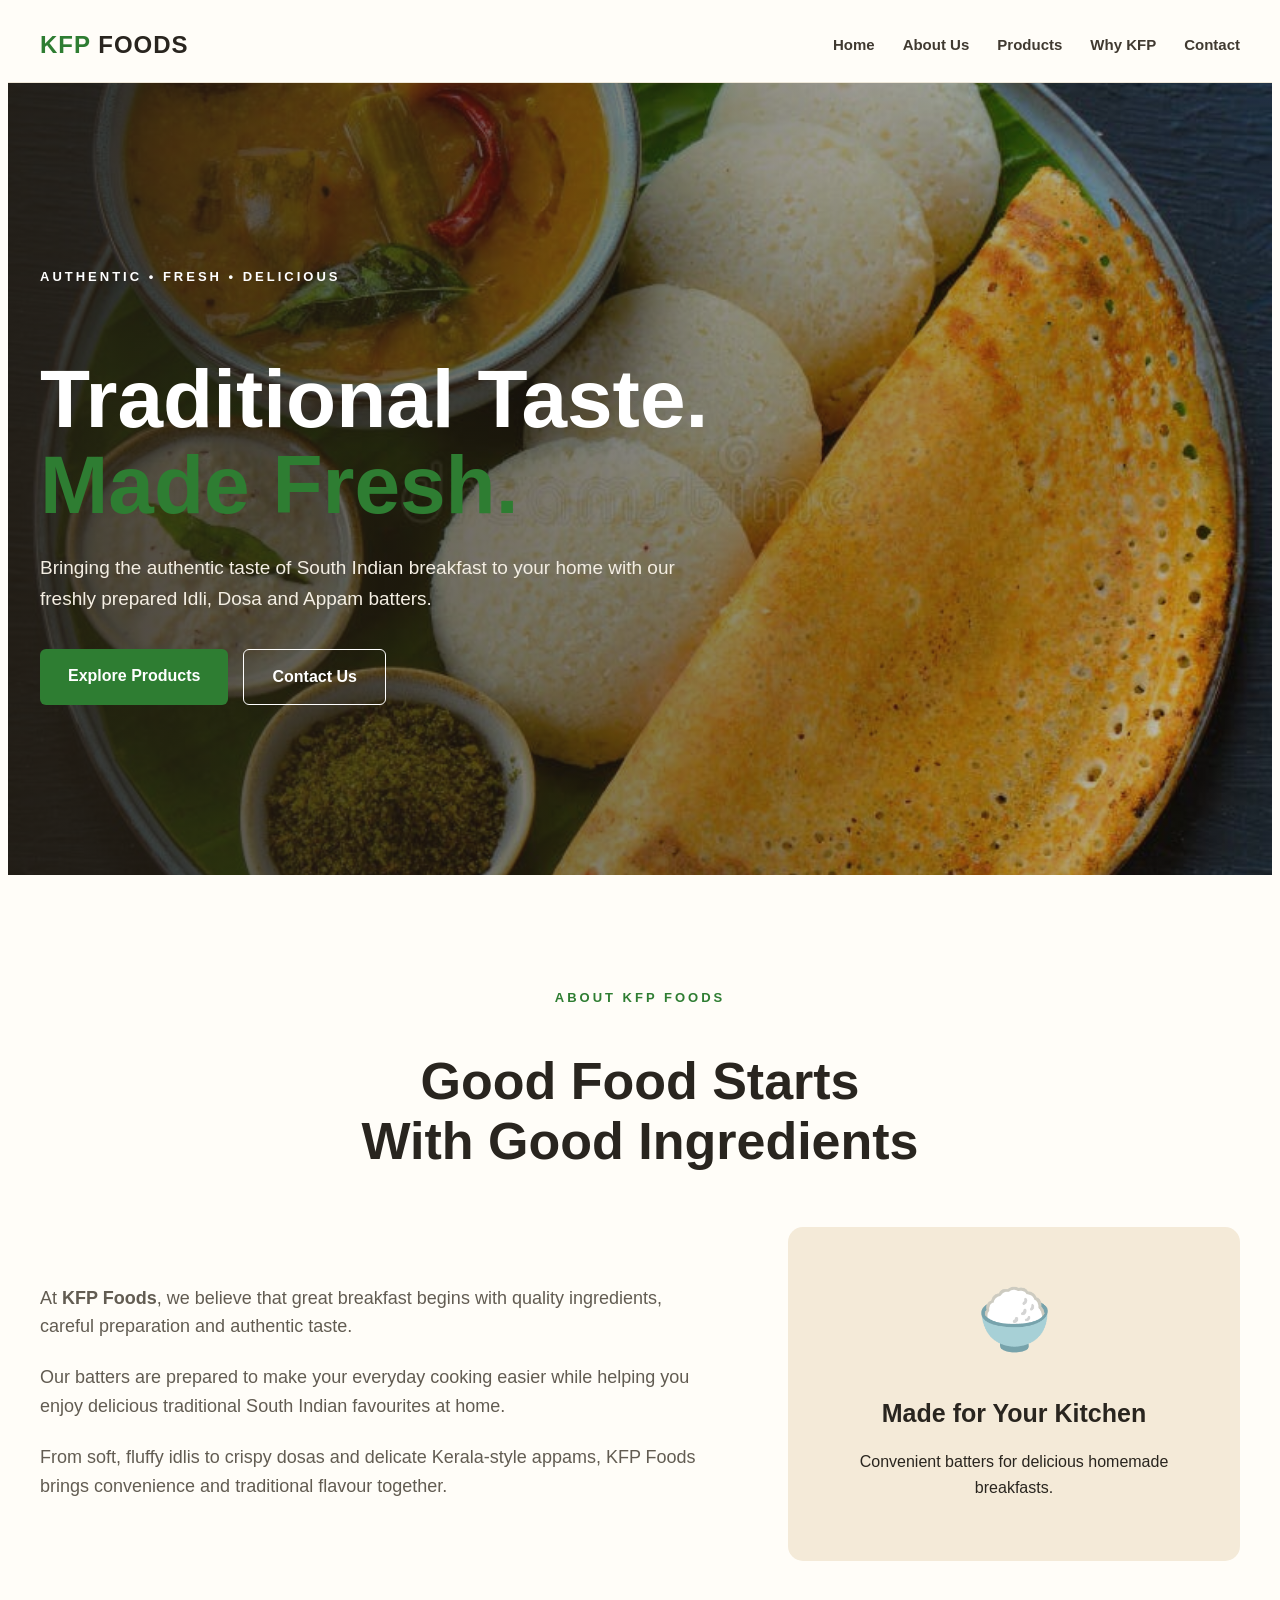
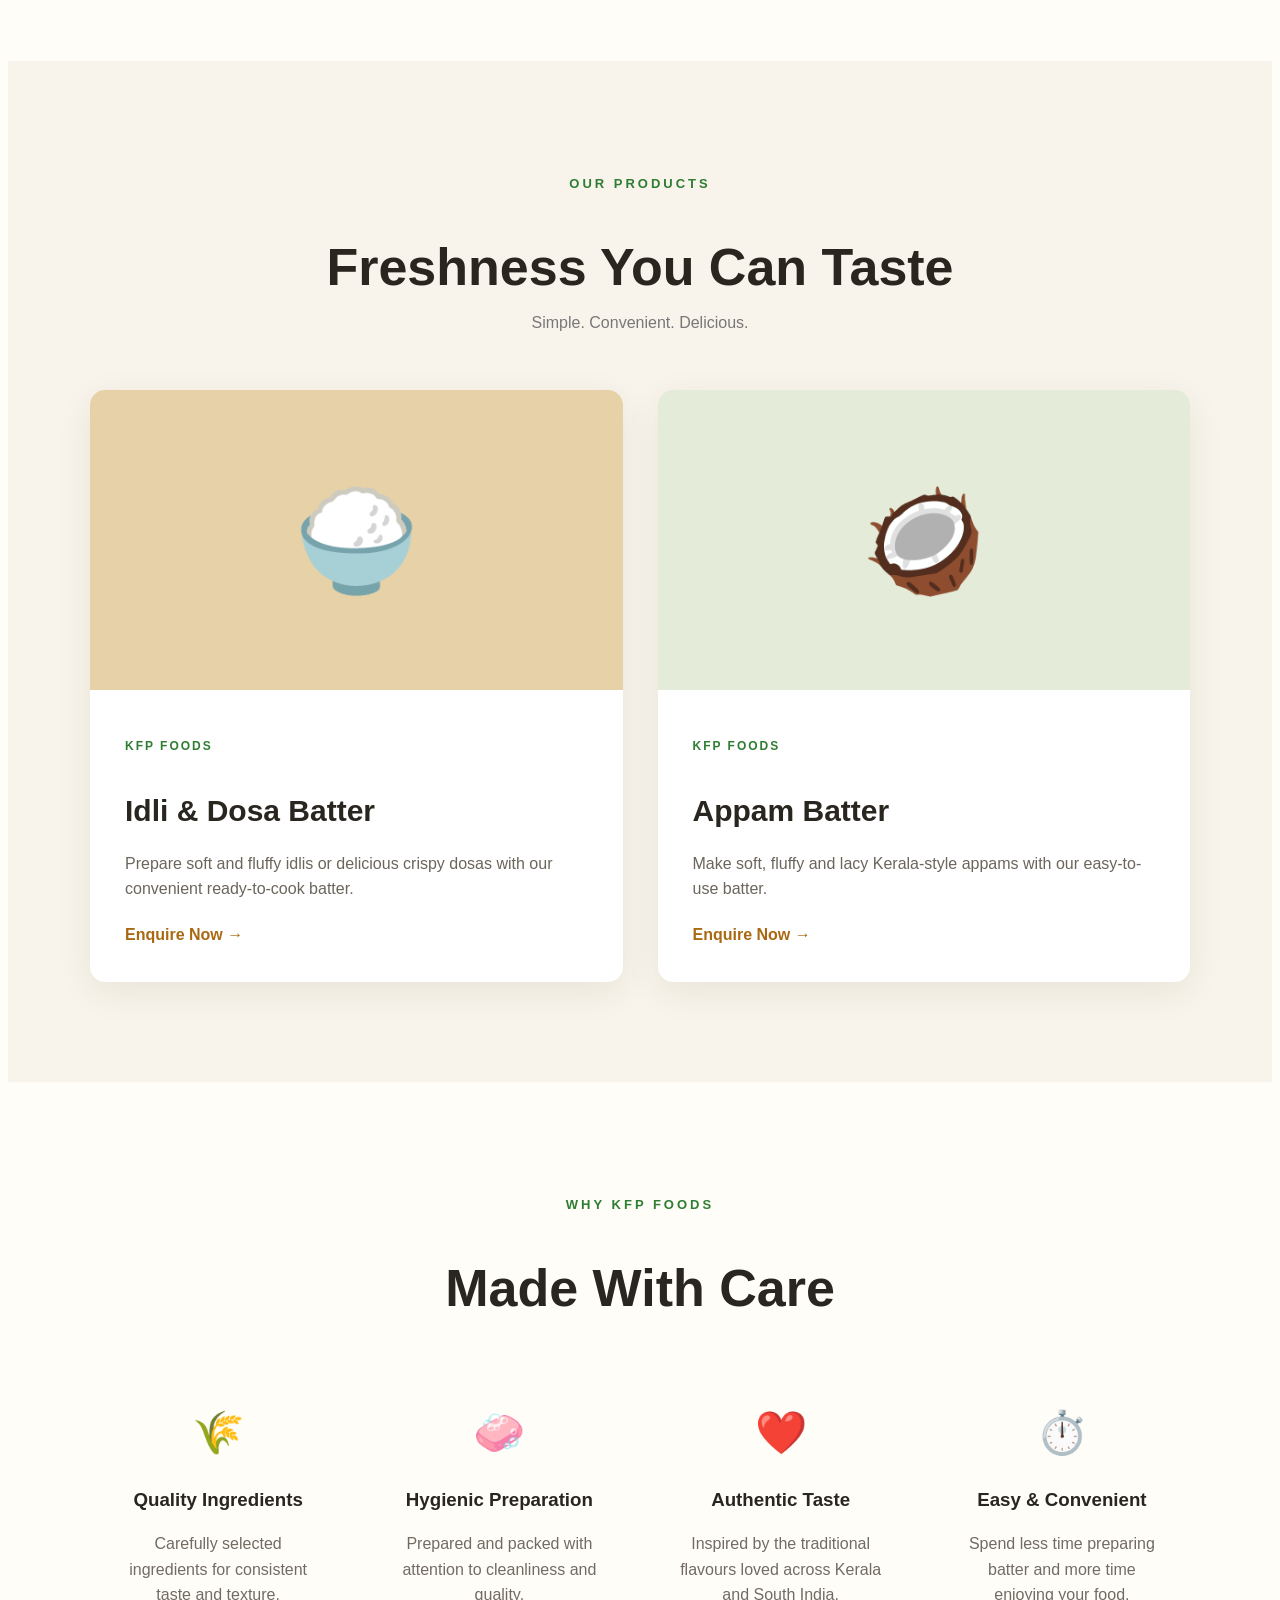
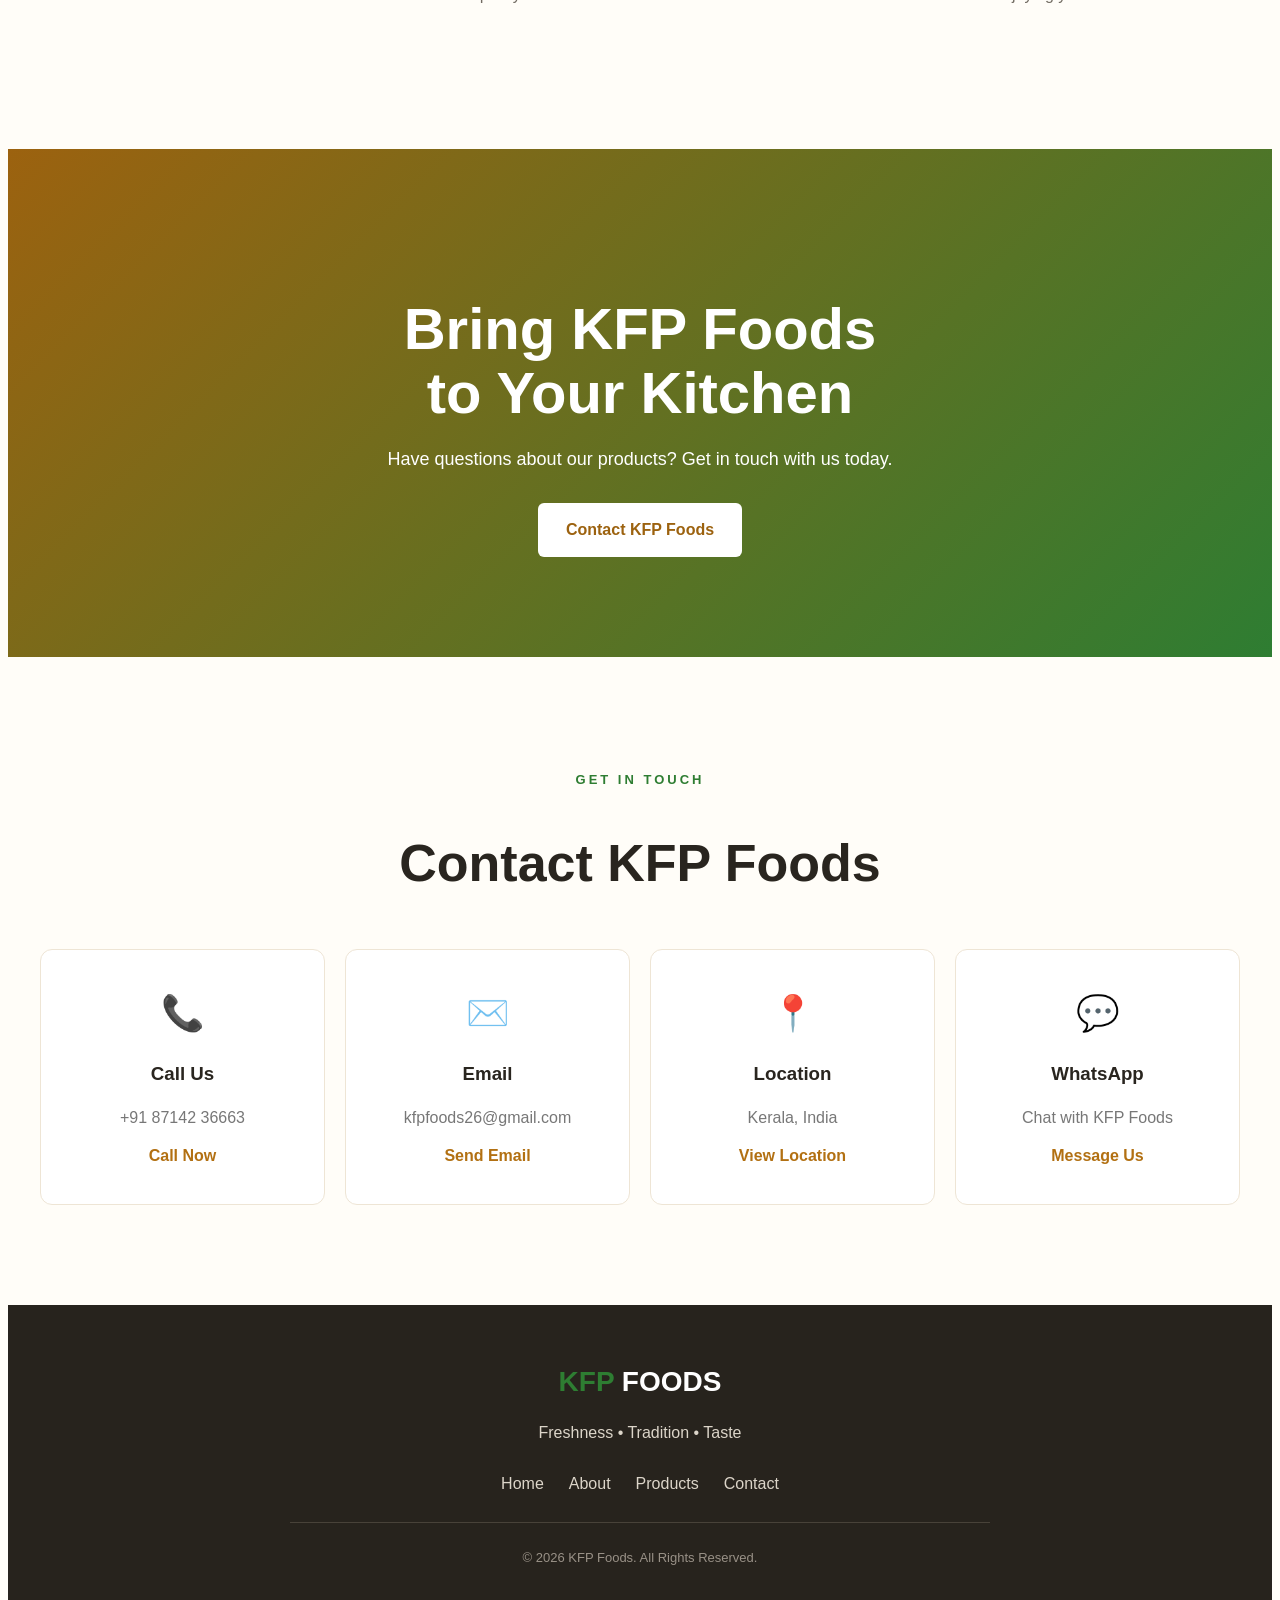
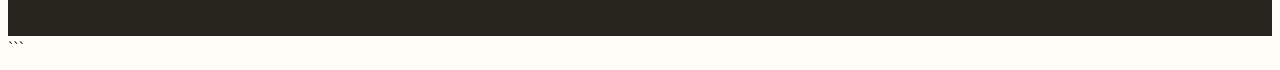
==== index.html @ 9deb49d9 "Add local website files" ====
<!DOCTYPE html>
<html lang="en">

<head>
    <meta charset="UTF-8">
    <meta name="viewport" content="width=device-width, initial-scale=1.0">

    <title>KFP Foods | Fresh Traditional Batters</title>

    <link rel="stylesheet" href="style.css">
</head>

<body>

    <!-- NAVIGATION -->
    <header>
        <nav class="navbar">

            <div class="logo">
                <span>KFP</span> FOODS
            </div>

            <div class="nav-links">
                <a href="#home">Home</a>
                <a href="#about">About Us</a>
                <a href="#products">Products</a>
                <a href="#why-us">Why KFP</a>
                <a href="#contact">Contact</a>
            </div>

        </nav>
    </header>


    <!-- HERO -->
    <section id="home" class="hero">

        <div class="hero-content">

            <p class="small-title">
                AUTHENTIC • FRESH • DELICIOUS
            </p>

            <h1>
                Traditional Taste.<br>
                <span>Made Fresh.</span>
            </h1>

            <p class="hero-text">
                Bringing the authentic taste of South Indian breakfast
                to your home with our freshly prepared Idli, Dosa
                and Appam batters.
            </p>

            <div class="hero-buttons">

                <a href="#products" class="btn primary">
                    Explore Products
                </a>

                <a href="#contact" class="btn secondary">
                    Contact Us
                </a>

            </div>

        </div>

    </section>


    <!-- ABOUT -->
    <section id="about" class="about section">

        <div class="section-heading">

            <p>ABOUT KFP FOODS</p>

            <h2>Good Food Starts<br>With Good Ingredients</h2>

        </div>

        <div class="about-content">

            <div class="about-text">

                <p>
                    At <strong>KFP Foods</strong>, we believe that
                    great breakfast begins with quality ingredients,
                    careful preparation and authentic taste.
                </p>

                <p>
                    Our batters are prepared to make your everyday
                    cooking easier while helping you enjoy delicious
                    traditional South Indian favourites at home.
                </p>

                <p>
                    From soft, fluffy idlis to crispy dosas and
                    delicate Kerala-style appams, KFP Foods brings
                    convenience and traditional flavour together.
                </p>

            </div>

            <div class="about-box">

                <div class="about-icon">🍚</div>

                <h3>Made for Your Kitchen</h3>

                <p>
                    Convenient batters for delicious homemade
                    breakfasts.
                </p>

            </div>

        </div>

    </section>


    <!-- PRODUCTS -->
    <section id="products" class="products section">

        <div class="section-heading">

            <p>OUR PRODUCTS</p>

            <h2>Freshness You Can Taste</h2>

            <span>
                Simple. Convenient. Delicious.
            </span>

        </div>


        <div class="product-grid">


            <!-- PRODUCT 1 -->

            <div class="product-card">

                <div class="product-image idli">
                    🍚
                </div>

                <div class="product-info">

                    <p class="product-tag">
                        KFP FOODS
                    </p>

                    <h3>
                        Idli & Dosa Batter
                    </h3>

                    <p>
                        Prepare soft and fluffy idlis or
                        delicious crispy dosas with our
                        convenient ready-to-cook batter.
                    </p>

                    <a href="#contact">
                        Enquire Now →
                    </a>

                </div>

            </div>


            <!-- PRODUCT 2 -->

            <div class="product-card">

                <div class="product-image appam">
                    🥥
                </div>

                <div class="product-info">

                    <p class="product-tag">
                        KFP FOODS
                    </p>

                    <h3>
                        Appam Batter
                    </h3>

                    <p>
                        Make soft, fluffy and lacy Kerala-style
                        appams with our easy-to-use batter.
                    </p>

                    <a href="#contact">
                        Enquire Now →
                    </a>

                </div>

            </div>

        </div>

    </section>


    <!-- WHY KFP -->
    <section id="why-us" class="why-us section">

        <div class="section-heading">

            <p>WHY KFP FOODS</p>

            <h2>Made With Care</h2>

        </div>


        <div class="features">

            <div class="feature">

                <div class="feature-icon">
                    🌾
                </div>

                <h3>Quality Ingredients</h3>

                <p>
                    Carefully selected ingredients for
                    consistent taste and texture.
                </p>

            </div>


            <div class="feature">

                <div class="feature-icon">
                    🧼
                </div>

                <h3>Hygienic Preparation</h3>

                <p>
                    Prepared and packed with attention to
                    cleanliness and quality.
                </p>

            </div>


            <div class="feature">

                <div class="feature-icon">
                    ❤️
                </div>

                <h3>Authentic Taste</h3>

                <p>
                    Inspired by the traditional flavours
                    loved across Kerala and South India.
                </p>

            </div>


            <div class="feature">

                <div class="feature-icon">
                    ⏱️
                </div>

                <h3>Easy & Convenient</h3>

                <p>
                    Spend less time preparing batter and
                    more time enjoying your food.
                </p>

            </div>

        </div>

    </section>


    <!-- CALL TO ACTION -->

    <section class="cta">

        <h2>
            Bring KFP Foods<br>
            to Your Kitchen
        </h2>

        <p>
            Have questions about our products?
            Get in touch with us today.
        </p>

        <a href="#contact" class="btn white">
            Contact KFP Foods
        </a>

    </section>


    <!-- CONTACT -->

    <section id="contact" class="contact section">

        <div class="section-heading">

            <p>GET IN TOUCH</p>

            <h2>Contact KFP Foods</h2>

        </div>


        <div class="contact-grid">

            <div class="contact-card">

                <div class="contact-icon">
                    📞
                </div>

                <h3>Call Us</h3>

                <p>
                    +91 87142 36663
                </p>

                <a href="tel:+91 8714236663">
                    Call Now
                </a>

            </div>


            <div class="contact-card">

                <div class="contact-icon">
                    ✉️
                </div>

                <h3>Email</h3>

                <p>
                    kfpfoods26@gmail.com
                </p>

                <a href="mailto:kfpfoods26@gmail.com">
                    Send Email
                </a>

            </div>


            <div class="contact-card">

                <div class="contact-icon">
                    📍
                </div>

                <h3>Location</h3>

                <p>
                    Kerala, India
                </p>

                <a href="#">
                    View Location
                </a>

            </div>


            <div class="contact-card">

                <div class="contact-icon">
                    💬
                </div>

                <h3>WhatsApp</h3>

                <p>
                    Chat with KFP Foods
                </p>

                <a href="https://wa.me/918714236663"
                   target="_blank">
                    Message Us
                </a>

            </div>

        </div>

    </section>


    <!-- FOOTER -->

    <footer>

        <div class="footer-logo">
            <span>KFP</span> FOODS
        </div>

        <p>
            Freshness • Tradition • Taste
        </p>

        <div class="footer-links">
            <a href="#home">Home</a>
            <a href="#about">About</a>
            <a href="#products">Products</a>
            <a href="#contact">Contact</a>
        </div>

        <hr>

        <p class="copyright">
            © 2026 KFP Foods. All Rights Reserved.
        </p>

    </footer>

</body>

</html>
```
---- style.css ----
```css
* {
    margin: 0;
    padding: 0;
    box-sizing: border-box;
}

html {
    scroll-behavior: smooth;
}

body {
    font-family: Arial, Helvetica, sans-serif;
    color: #29251f;
    background: #fffdf8;
    line-height: 1.6;
}


/* =========================
   NAVIGATION
========================= */

header {
    position: sticky;
    top: 0;
    z-index: 1000;

    background: rgba(255, 253, 248, 0.96);

    border-bottom: 1px solid #eee7d8;
}

.navbar {
    max-width: 1200px;
    margin: auto;

    padding: 18px 30px;

    display: flex;
    align-items: center;
    justify-content: space-between;
}

.logo {
    font-size: 24px;
    font-weight: 800;
    letter-spacing: 1px;
}

.logo span,
.footer-logo span {
    color: #2E7D32;
}

.nav-links {
    display: flex;
    gap: 28px;
}

.nav-links a {
    color: #403a31;
    text-decoration: none;
    font-size: 15px;
    font-weight: 600;
}

.nav-links a:hover {
    color:#2E7D32;
}


/* =========================
   HERO
========================= */

.hero {
    min-height: 88vh;

    display: flex;
    align-items: center;

    background:
        linear-gradient(
            90deg,
            rgba(35, 28, 18, 0.85),
            rgba(35, 28, 18, 0.25)
        ),
        url("photos/idli-dosa.jpeg");

    background-size: cover;
    background-position: center;

    color: white;
}

.hero-content {
    max-width: 1200px;
    width: 100%;
    margin: auto;

    padding: 80px 30px;
}

.small-title {
    color: ##2E7D32;
    font-weight: bold;
    letter-spacing: 3px;
    font-size: 13px;

    margin-bottom: 20px;
}

.hero h1 {
    font-size: clamp(48px, 7vw, 82px);
    line-height: 1.05;

    margin-bottom: 25px;
}

.hero h1 span {
    color: #2E7D32;
}

.hero-text {
    max-width: 650px;

    font-size: 19px;

    color: #f4eee3;

    margin-bottom: 35px;
}

.hero-buttons {
    display: flex;
    gap: 15px;
    flex-wrap: wrap;
}


/* =========================
   BUTTONS
========================= */

.btn {
    display: inline-block;

    padding: 14px 28px;

    border-radius: 6px;

    text-decoration: none;

    font-weight: bold;

    transition: 0.25s;
}

.primary {
    background:#2E7D32;
    color: white;
}

.primary:hover {
    background: #2E7D32;
    transform: translateY(-2px);
}

.secondary {
    border: 1px solid white;
    color: white;
}

.secondary:hover {
    background: white;
    color: #29251f;
}

.white {
    background: white;
    color: #9c620f;
}

.white:hover {
    background: #fff1d2;
}


/* =========================
   COMMON SECTIONS
========================= */

.section {
    max-width: 1200px;
    margin: auto;

    padding: 100px 30px;
}

.section-heading {
    text-align: center;

    margin-bottom: 55px;
}

.section-heading > p {
    color:#2E7D32;

    font-size: 13px;

    font-weight: bold;

    letter-spacing: 3px;

    margin-bottom: 10px;
}

.section-heading h2 {
    font-size: clamp(34px, 5vw, 52px);

    line-height: 1.15;

    margin-bottom: 12px;
}

.section-heading span {
    color: #777;
}


/* =========================
   ABOUT
========================= */

.about-content {
    display: grid;

    grid-template-columns: 1.5fr 1fr;

    gap: 70px;

    align-items: center;
}

.about-text p {
    color: #625c52;

    font-size: 18px;

    margin-bottom: 22px;
}

.about-box {
    padding: 45px;

    background: #f4ead8;

    border-radius: 15px;

    text-align: center;
}

.about-icon {
    font-size: 60px;

    margin-bottom: 15px;
}

.about-box h3 {
    font-size: 25px;

    margin-bottom: 12px;
}


/* =========================
   PRODUCTS
========================= */

.products {
    max-width: none;

    background: #f8f4eb;
}

.product-grid {
    max-width: 1100px;

    margin: auto;

    display: grid;

    grid-template-columns: repeat(2, 1fr);

    gap: 35px;
}

.product-card {
    background: white;

    border-radius: 15px;

    overflow: hidden;

    box-shadow: 0 10px 35px rgba(60, 45, 20, 0.08);

    transition: 0.3s;
}

.product-card:hover {
    transform: translateY(-7px);

    box-shadow: 0 15px 40px rgba(60, 45, 20, 0.15);
}

.product-image {
    height: 300px;

    display: flex;

    justify-content: center;
    align-items: center;

    font-size: 100px;
}

.idli {
    background:
        linear-gradient(
            rgba(210, 166, 86, 0.25),
            rgba(210, 166, 86, 0.25)
        ),
        #eee0c3;
}

.appam {
    background:
        linear-gradient(
            rgba(255, 255, 255, 0.15),
            rgba(255, 255, 255, 0.15)
        ),
        #dfe8d2;
}

.product-info {
    padding: 35px;
}

.product-tag {
    color:#2E7D32;

    font-size: 12px;

    font-weight: bold;

    letter-spacing: 2px;

    margin-bottom: 8px;
}

.product-info h3 {
    font-size: 30px;

    margin-bottom: 12px;
}

.product-info p:not(.product-tag) {
    color: #6b655c;

    margin-bottom: 20px;
}

.product-info a {
    color: #a96912;

    font-weight: bold;

    text-decoration: none;
}


/* =========================
   WHY KFP
========================= */

.why-us {
    max-width: none;
}

.features {
    max-width: 1100px;

    margin: auto;

    display: grid;

    grid-template-columns: repeat(4, 1fr);

    gap: 25px;
}

.feature {
    text-align: center;

    padding: 25px;
}

.feature-icon {
    font-size: 42px;

    margin-bottom: 15px;
}

.feature h3 {
    margin-bottom: 10px;
}

.feature p {
    color: #716b62;
}


/* =========================
   CTA
========================= */

.cta {
    padding: 100px 30px;

    text-align: center;

    background:
        linear-gradient(
            135deg,
            #9c620f,
           #2E7D32
        );

    color: white;
}

.cta h2 {
    font-size: clamp(38px, 5vw, 58px);

    line-height: 1.1;

    margin-bottom: 20px;
}

.cta p {
    margin-bottom: 30px;

    font-size: 18px;
}


/* =========================
   CONTACT
========================= */

.contact {
    max-width: 1200px;
}

.contact-grid {
    display: grid;

    grid-template-columns: repeat(4, 1fr);

    gap: 20px;
}

.contact-card {
    text-align: center;

    padding: 35px 20px;

    border: 1px solid #eee5d5;

    border-radius: 12px;

    background: white;
}

.contact-icon {
    font-size: 35px;

    margin-bottom: 12px;
}

.contact-card h3 {
    margin-bottom: 8px;
}

.contact-card p {
    color: #777;

    margin-bottom: 12px;
}

.contact-card a {
    color: #b27012;

    text-decoration: none;

    font-weight: bold;
}


/* =========================
   FOOTER
========================= */

footer {
    background: #27231d;

    color: #dcd5c9;

    text-align: center;

    padding: 55px 30px;
}

.footer-logo {
    color: white;

    font-size: 28px;

    font-weight: bold;

    margin-bottom: 8px;
}

.footer-links {
    margin: 25px 0;

    display: flex;

    justify-content: center;

    gap: 25px;
}

.footer-links a {
    color: #dcd5c9;

    text-decoration: none;
}

.footer-links a:hover {
    color: #f3c46b;
}

footer hr {
    border: 0;

    border-top: 1px solid #484239;

    margin: 25px auto;

    max-width: 700px;
}

.copyright {
    font-size: 13px;

    color: #999187;
}


/* =========================
   MOBILE
========================= */

@media (max-width: 850px) {

    .navbar {
        flex-direction: column;

        gap: 15px;
    }

    .nav-links {
        gap: 15px;

        flex-wrap: wrap;

        justify-content: center;
    }

    .about-content {
        grid-template-columns: 1fr;
    }

    .features {
        grid-template-columns: repeat(2, 1fr);
    }

    .contact-grid {
        grid-template-columns: repeat(2, 1fr);
    }

}


@media (max-width: 600px) {

    .hero {
        min-height: 80vh;
    }

    .hero-content {
        padding: 60px 22px;
    }

    .hero h1 {
        font-size: 46px;
    }

    .section {
        padding: 70px 22px;
    }

    .product-grid {
        grid-template-columns: 1fr;
    }

    .features {
        grid-template-columns: 1fr;
    }

    .contact-grid {
        grid-template-columns: 1fr;
    }

    .footer-links {
        flex-direction: column;
        gap: 10px;
    }

}
```
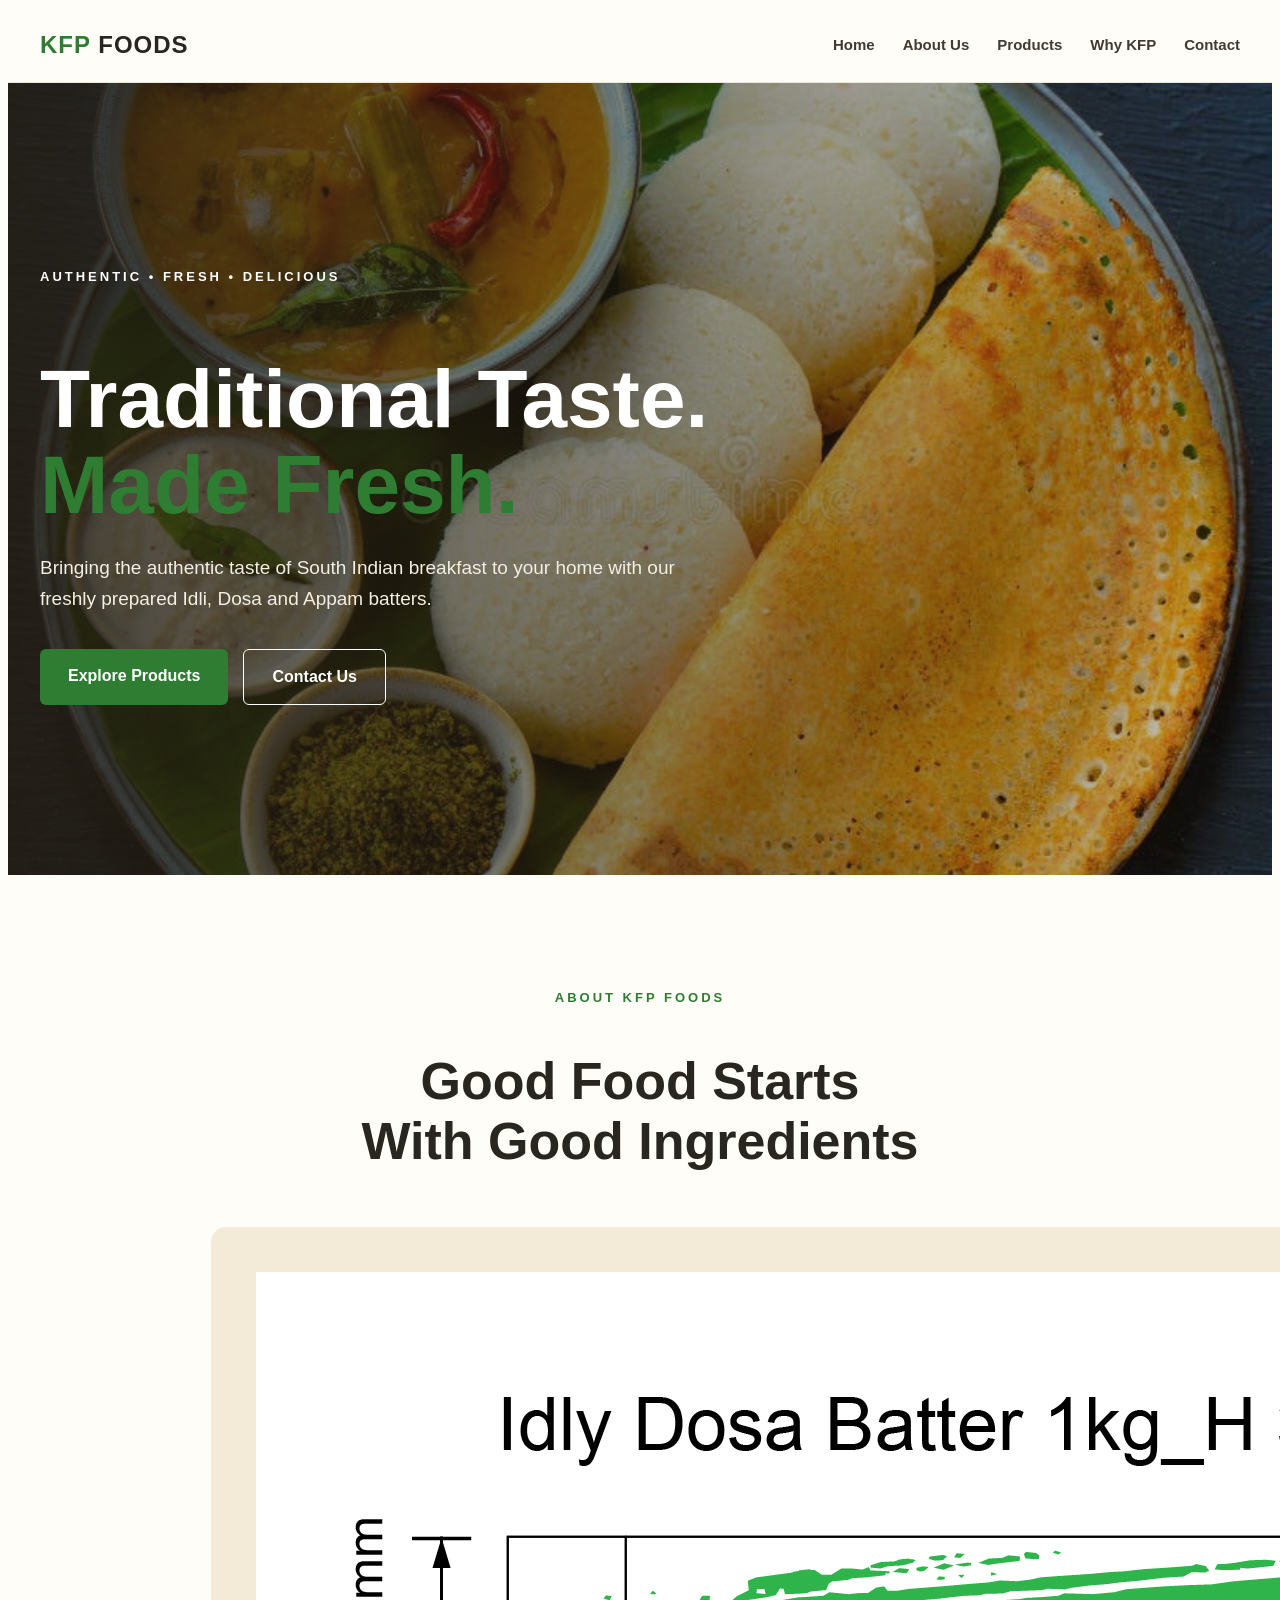
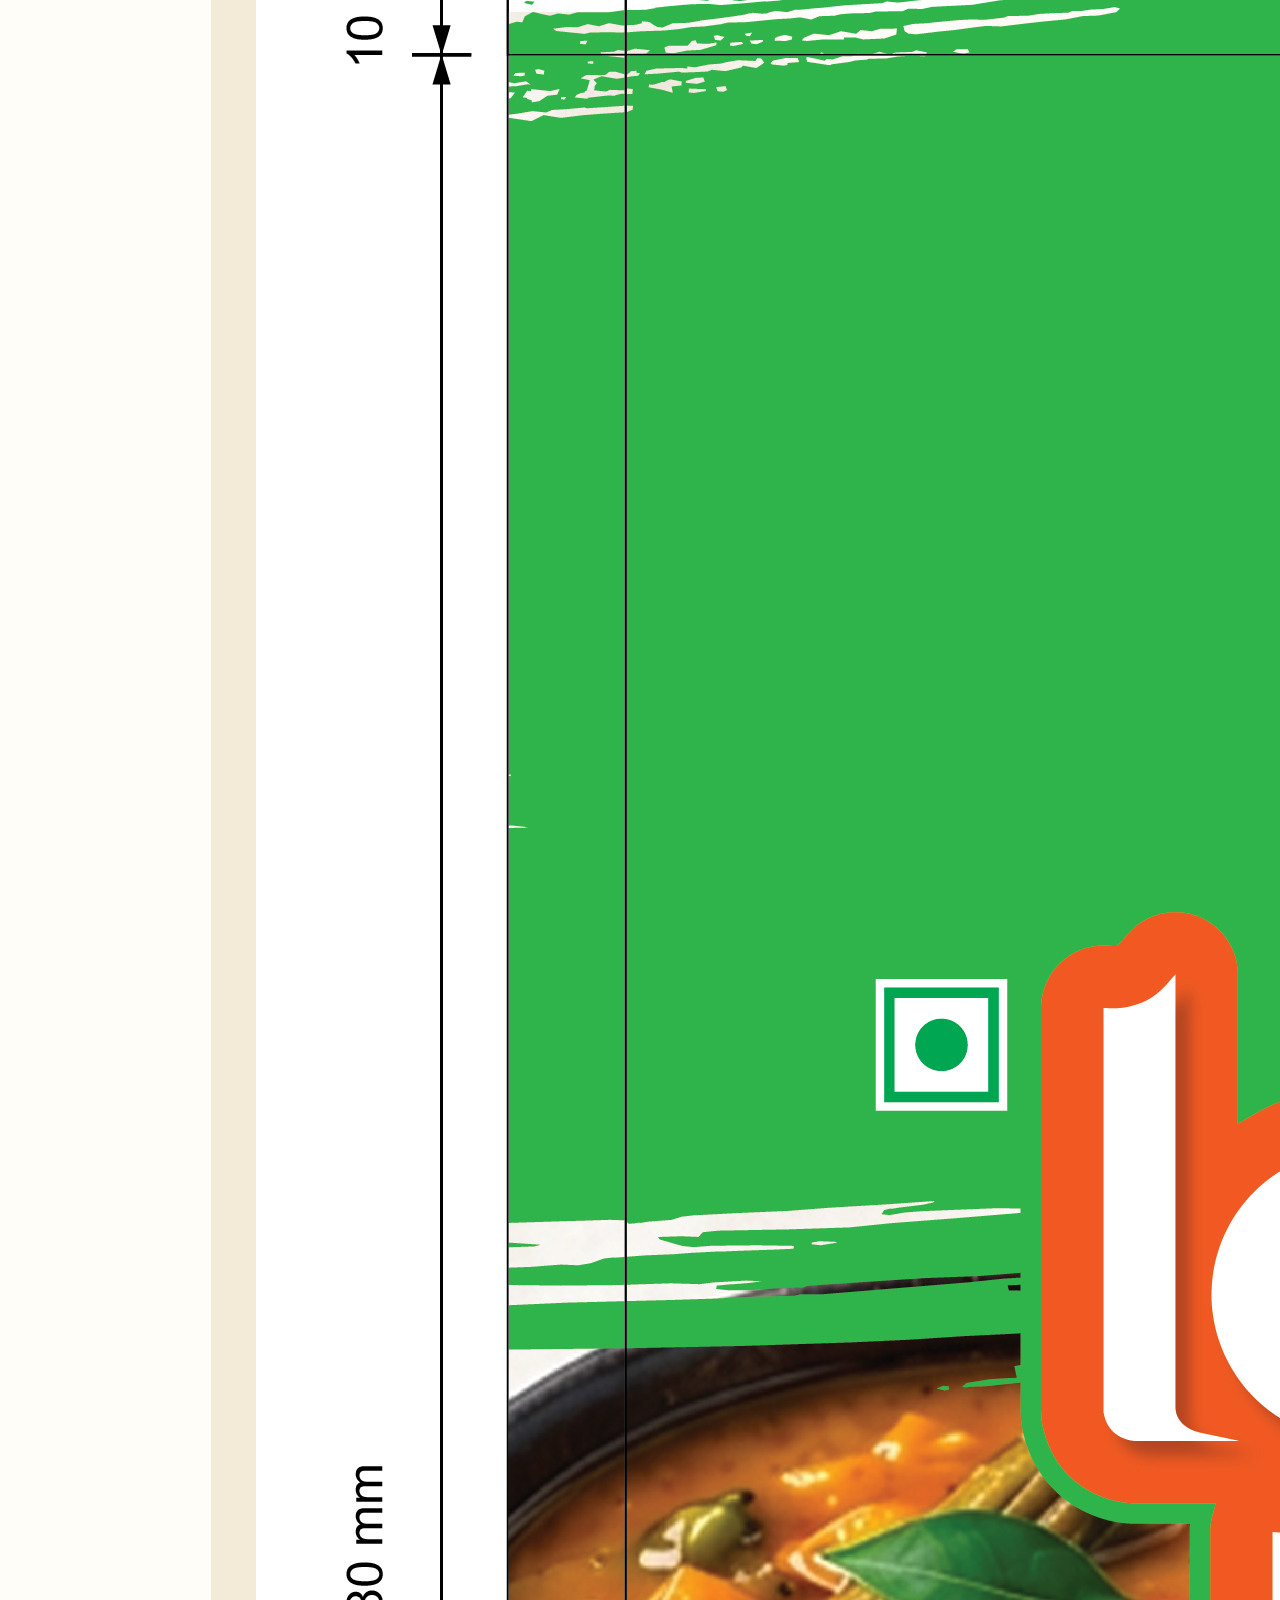
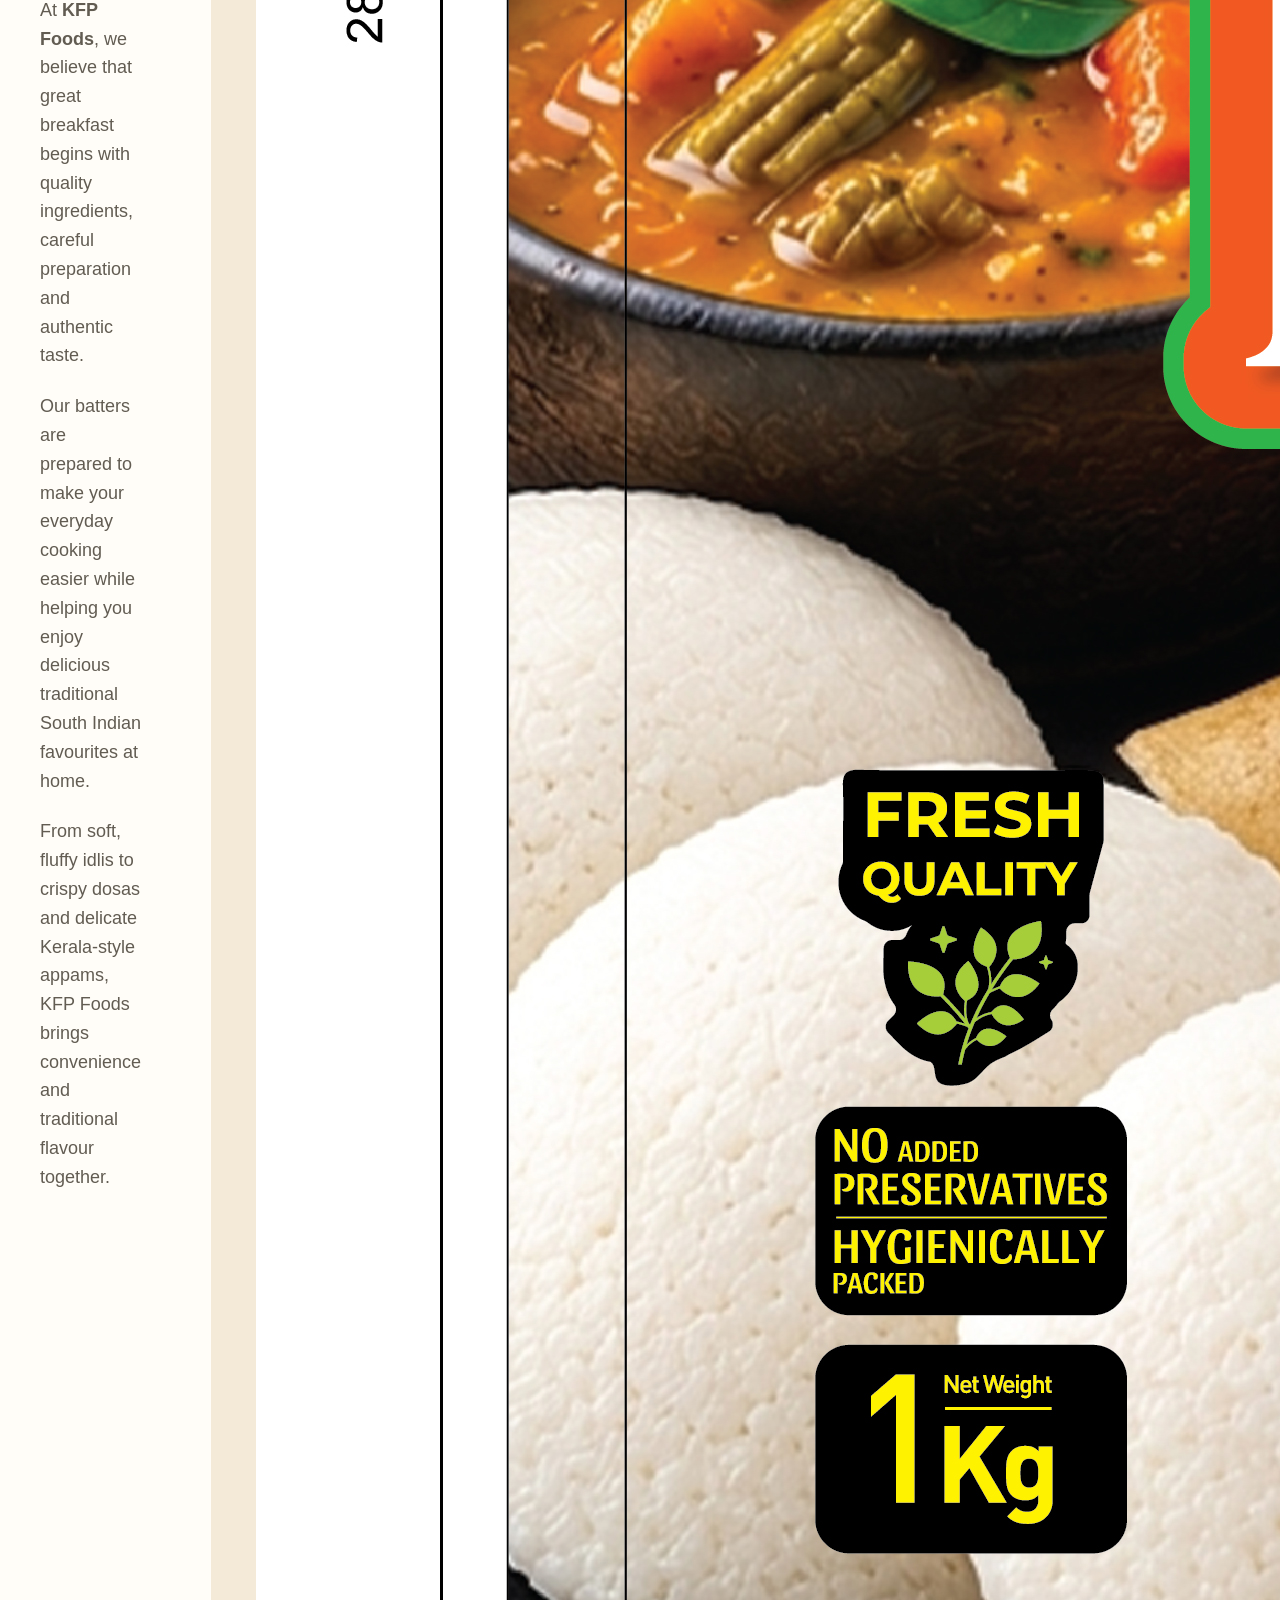
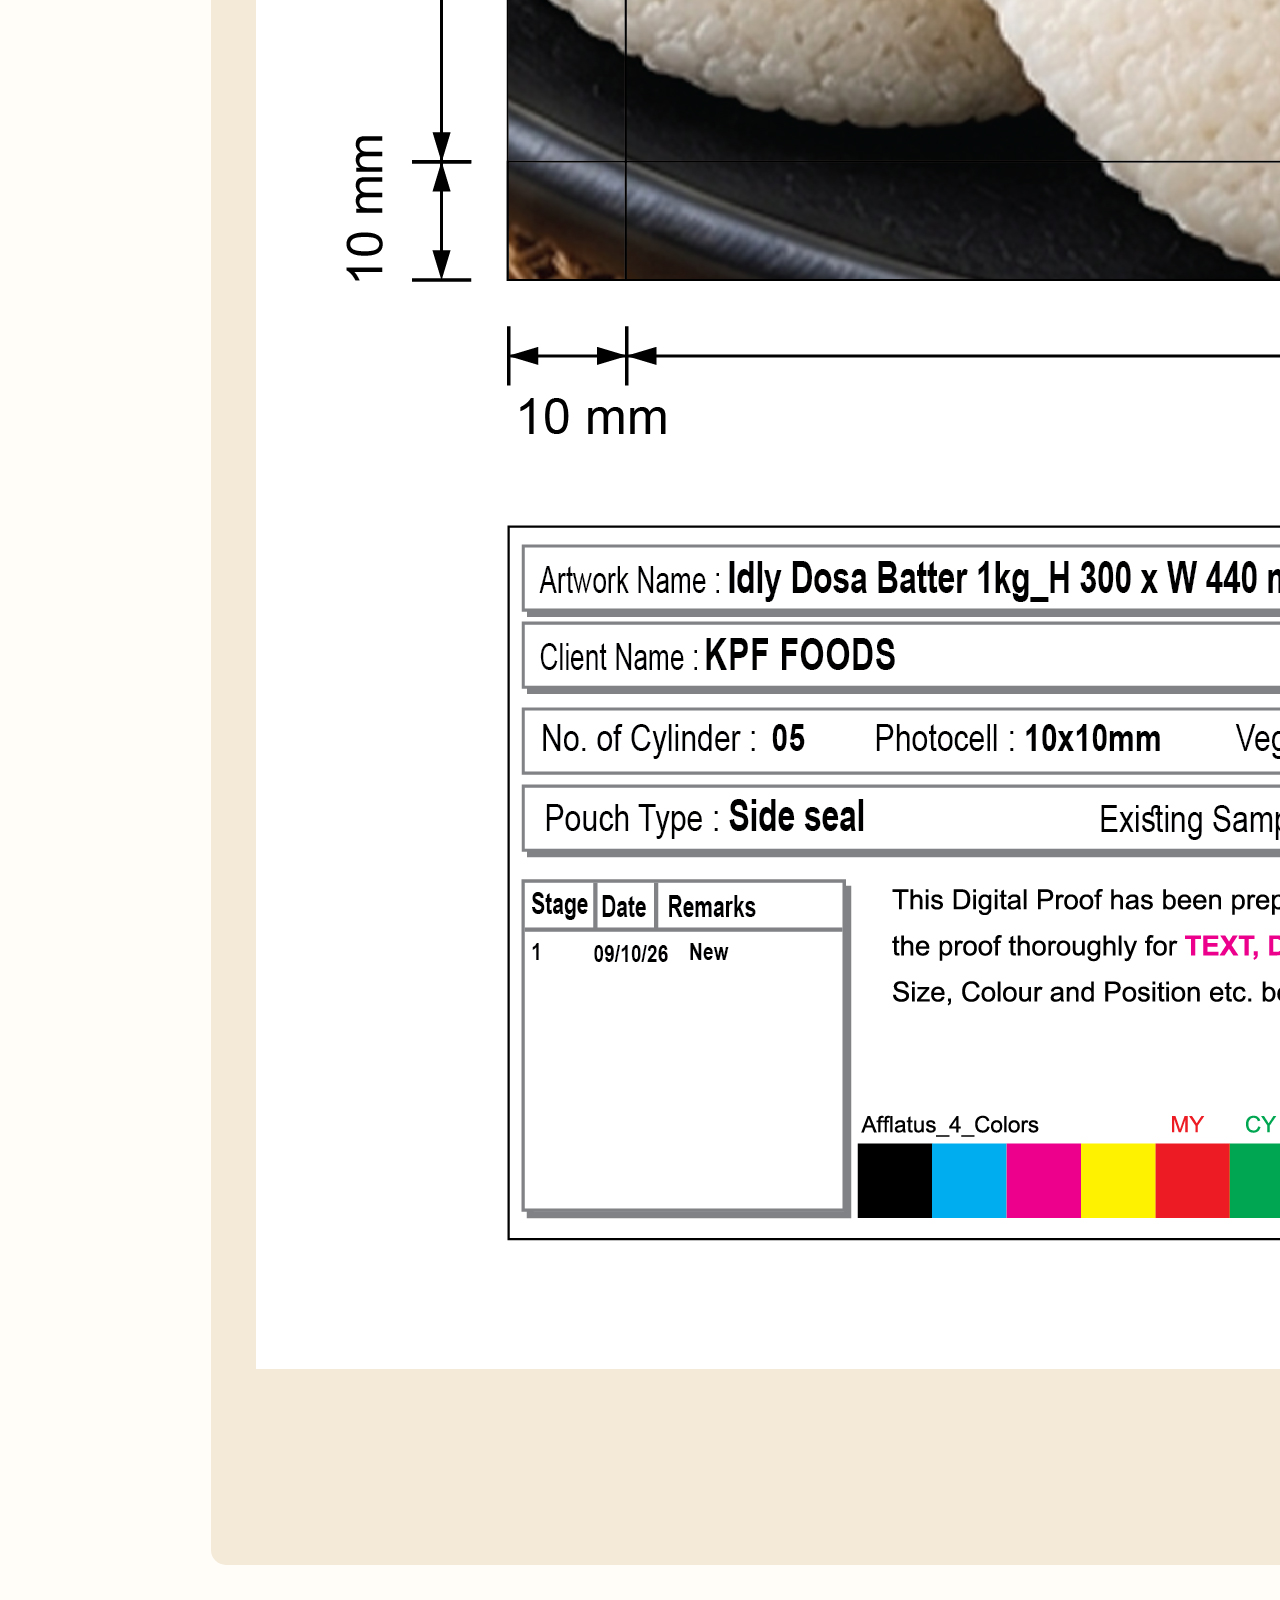
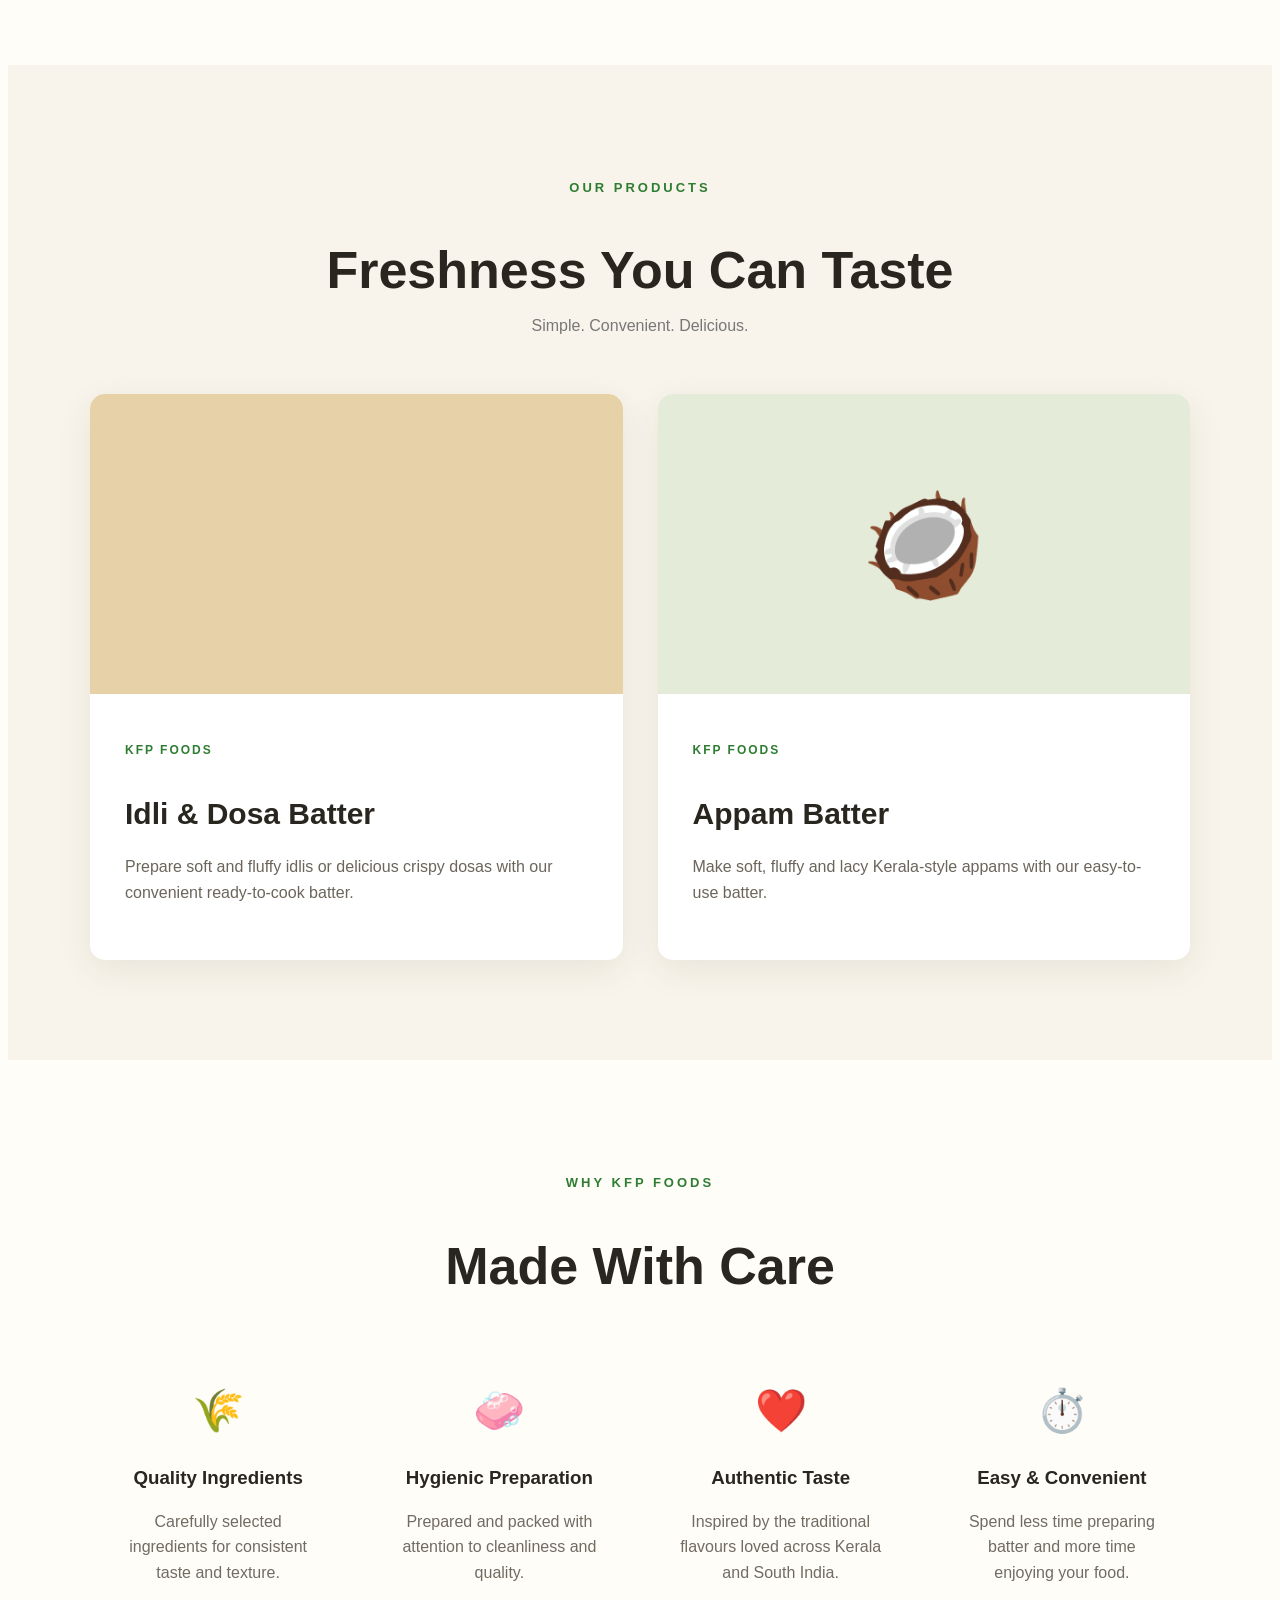
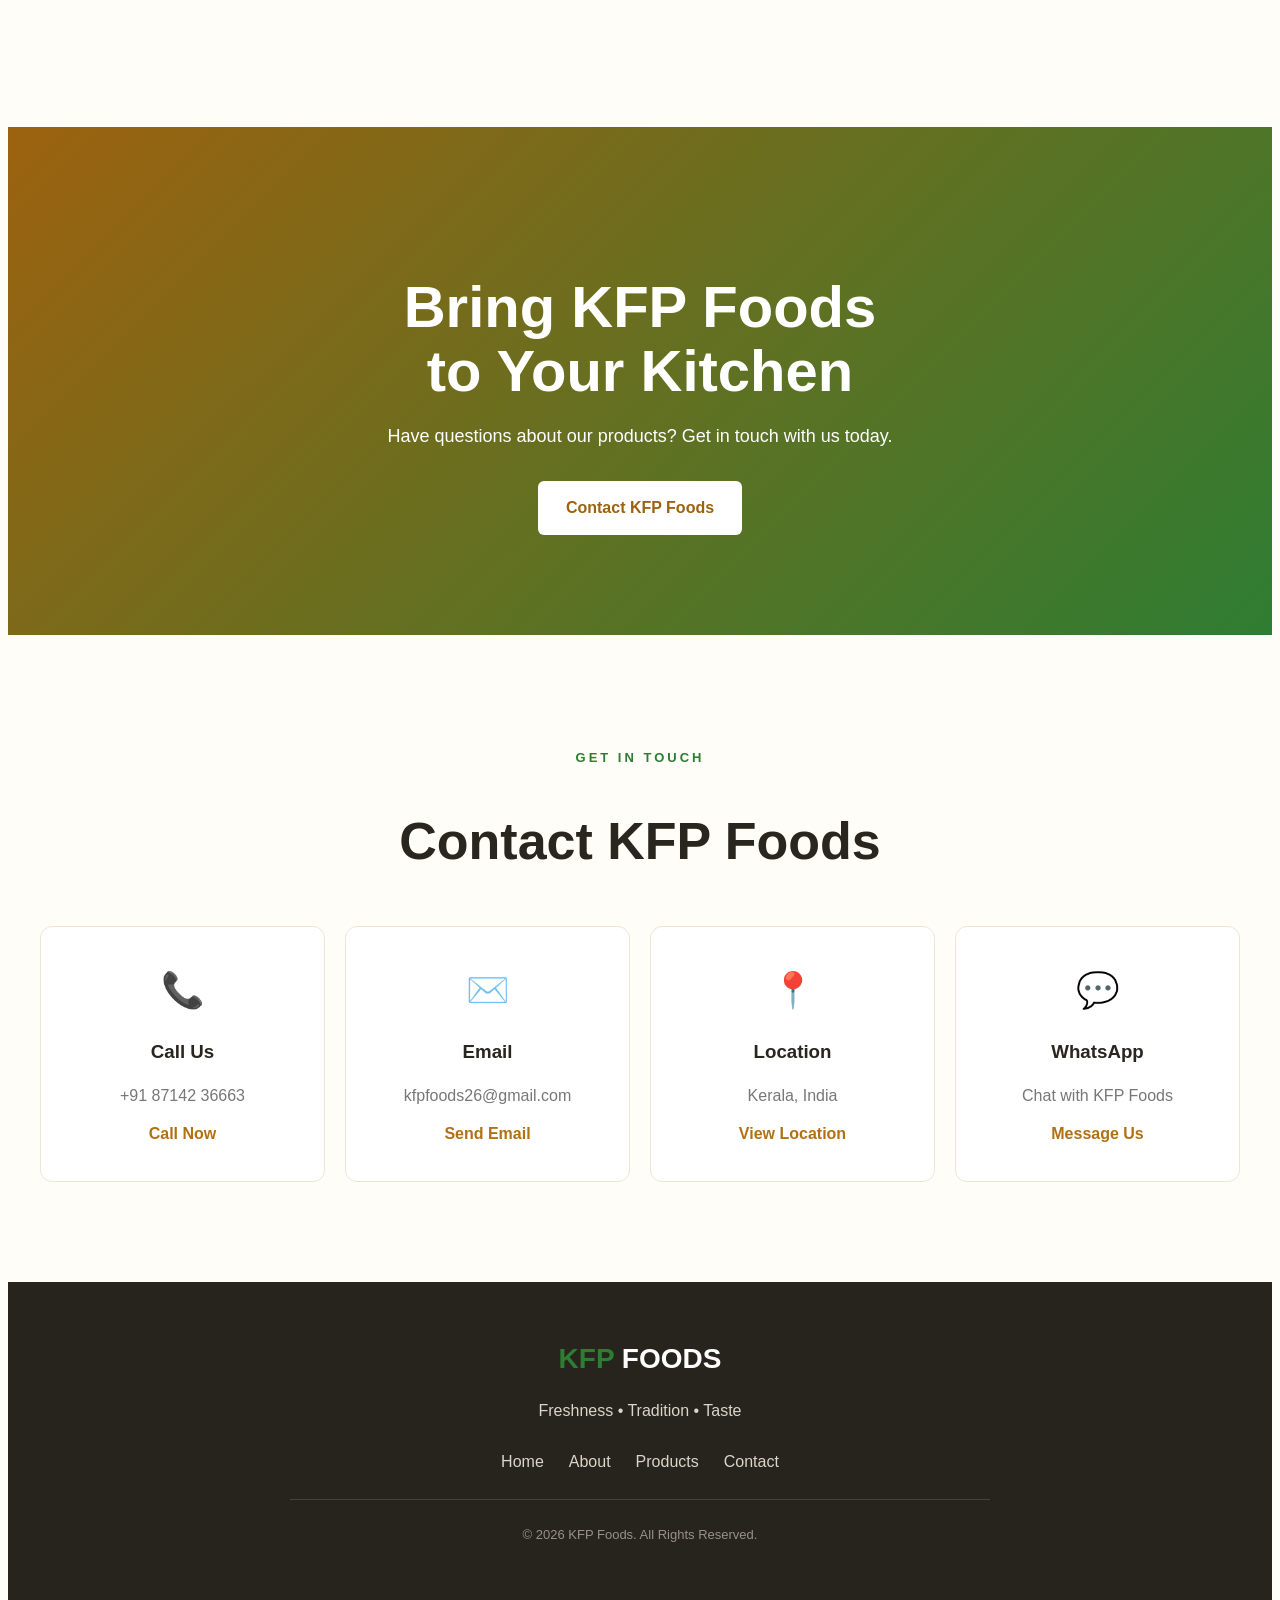
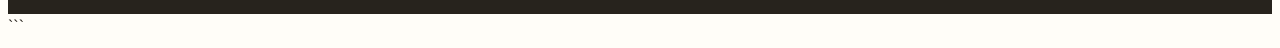
==== commit ef57cfe5: "Update website" ====
--- a/index.html
+++ b/index.html
@@ -107,7 +107,7 @@
 
             <div class="about-box">
 
-                <div class="about-icon">🍚</div>
+                <div class="about-icon"><img src="photos/Idly Dosa.jpg"></div>
 
                 <h3>Made for Your Kitchen</h3>
 
@@ -147,7 +147,6 @@
             <div class="product-card">
 
                 <div class="product-image idli">
-                    🍚
                 </div>
 
                 <div class="product-info">
@@ -166,10 +165,7 @@
                         convenient ready-to-cook batter.
                     </p>
 
-                    <a href="#contact">
-                        Enquire Now →
-                    </a>
-
+                    
                 </div>
 
             </div>
@@ -198,9 +194,7 @@
                         appams with our easy-to-use batter.
                     </p>
 
-                    <a href="#contact">
-                        Enquire Now →
-                    </a>
+                    
 
                 </div>
 
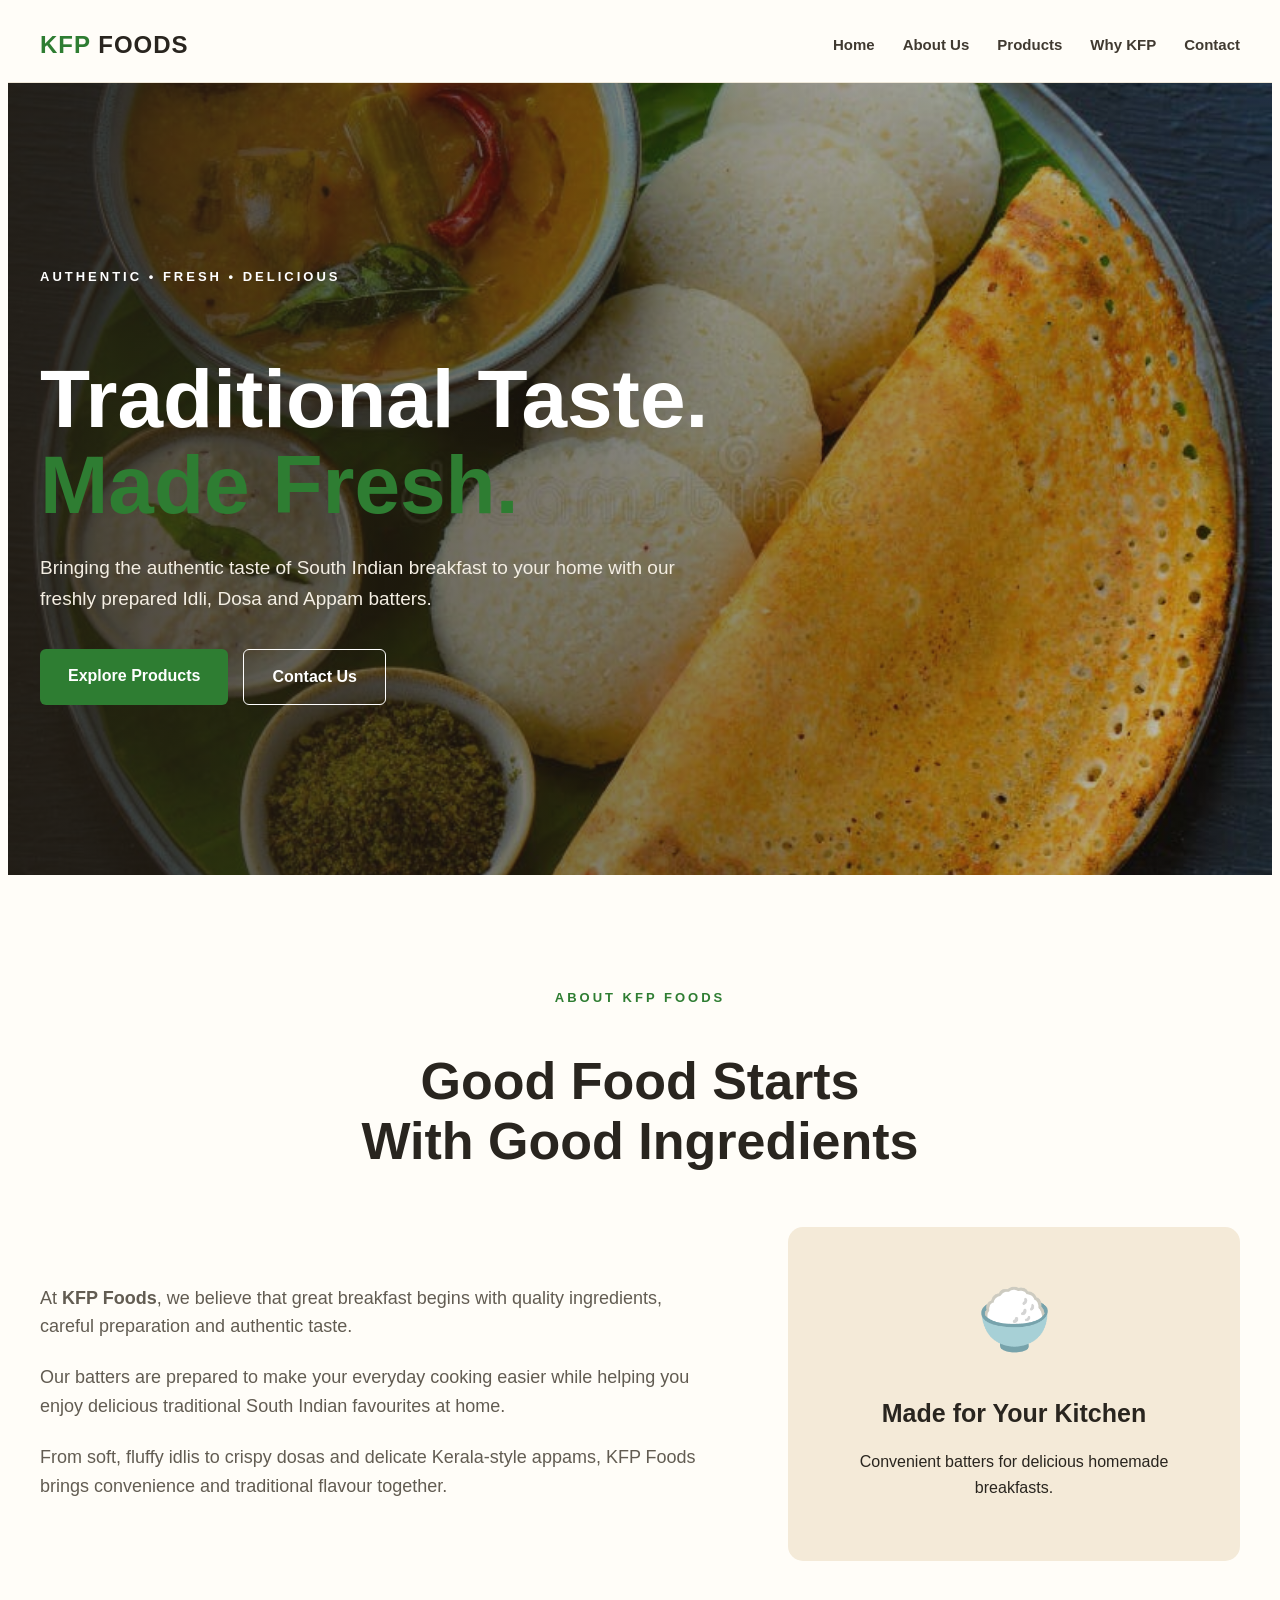
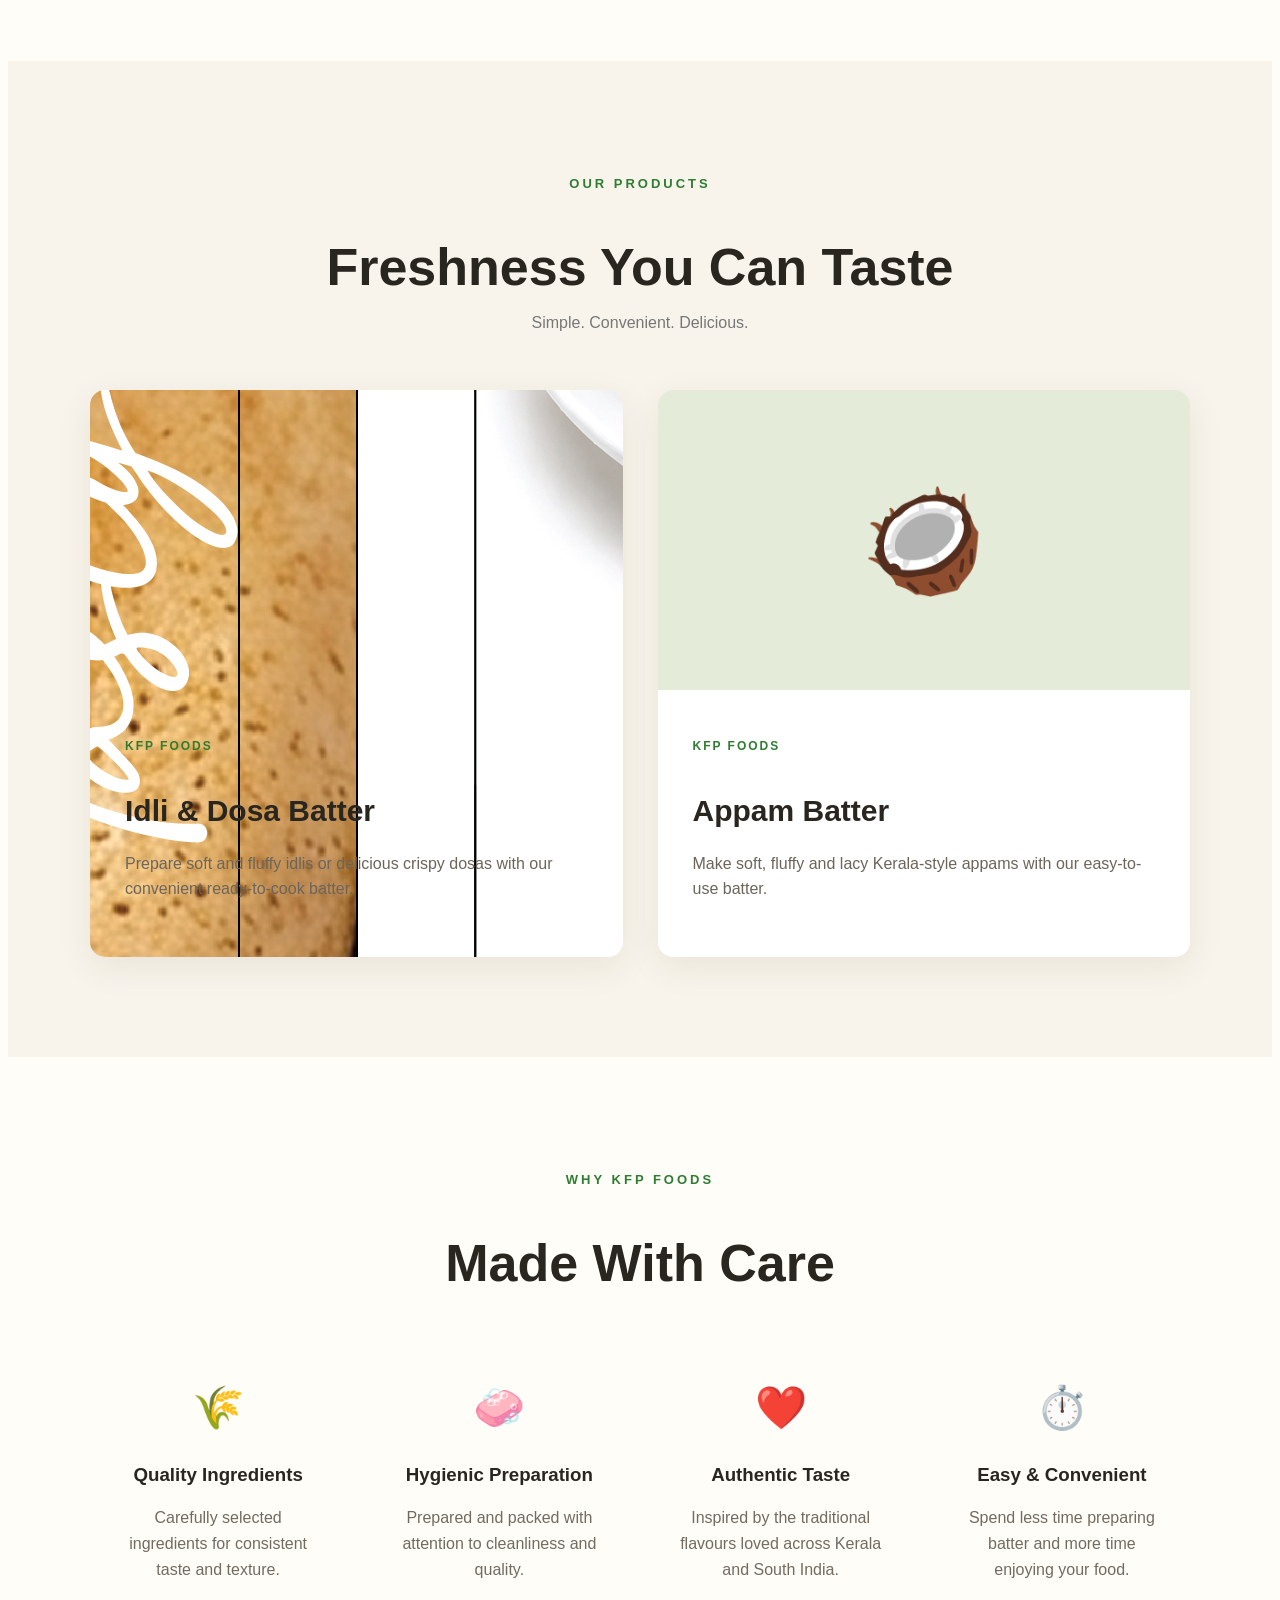
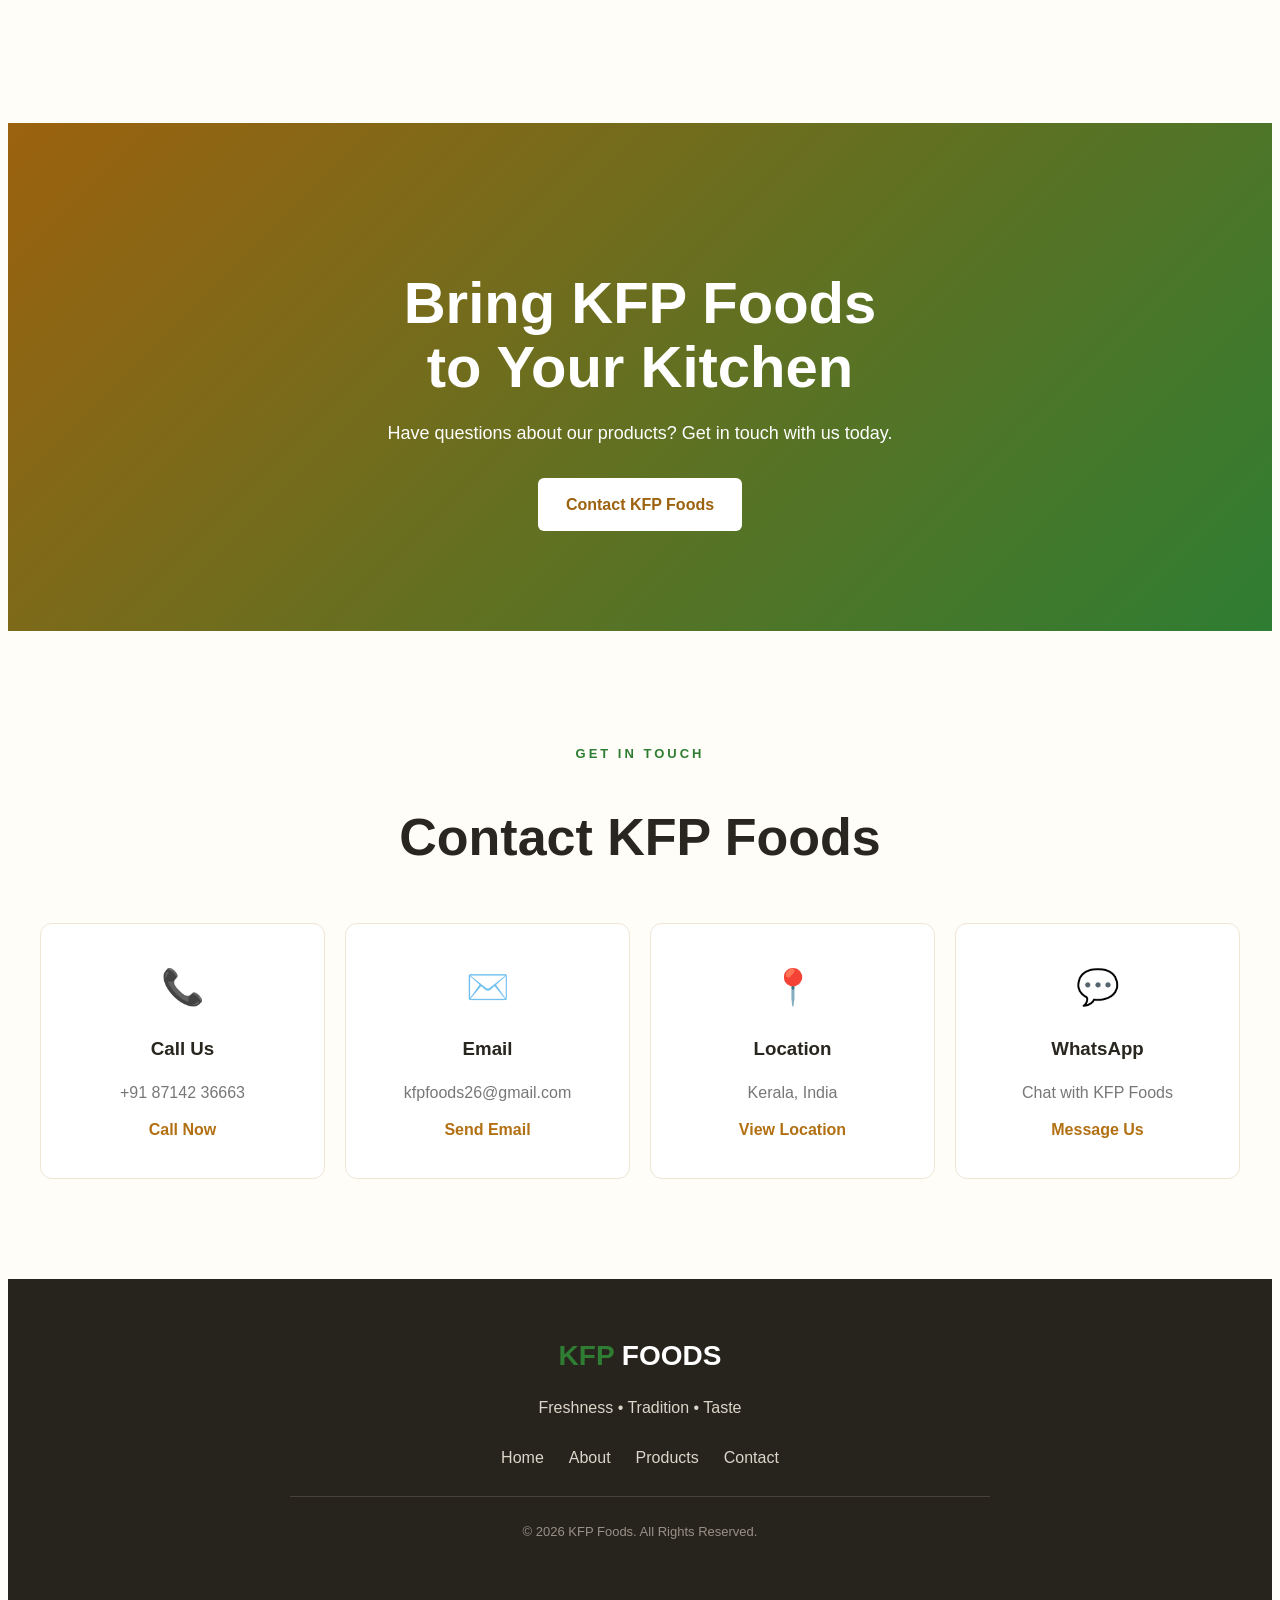
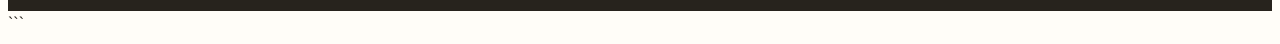
==== commit e9d79961: "Update website" ====
--- a/index.html
+++ b/index.html
@@ -107,7 +107,7 @@
 
             <div class="about-box">
 
-                <div class="about-icon"><img src="photos/Idly Dosa.jpg"></div>
+                <div class="about-icon">🍚</div>
 
                 <h3>Made for Your Kitchen</h3>
 
@@ -147,6 +147,7 @@
             <div class="product-card">
 
                 <div class="product-image idli">
+                    <img src="photos/Idly Dosa.jpg" alt="Fresh KFP Batter">
                 </div>
 
                 <div class="product-info">
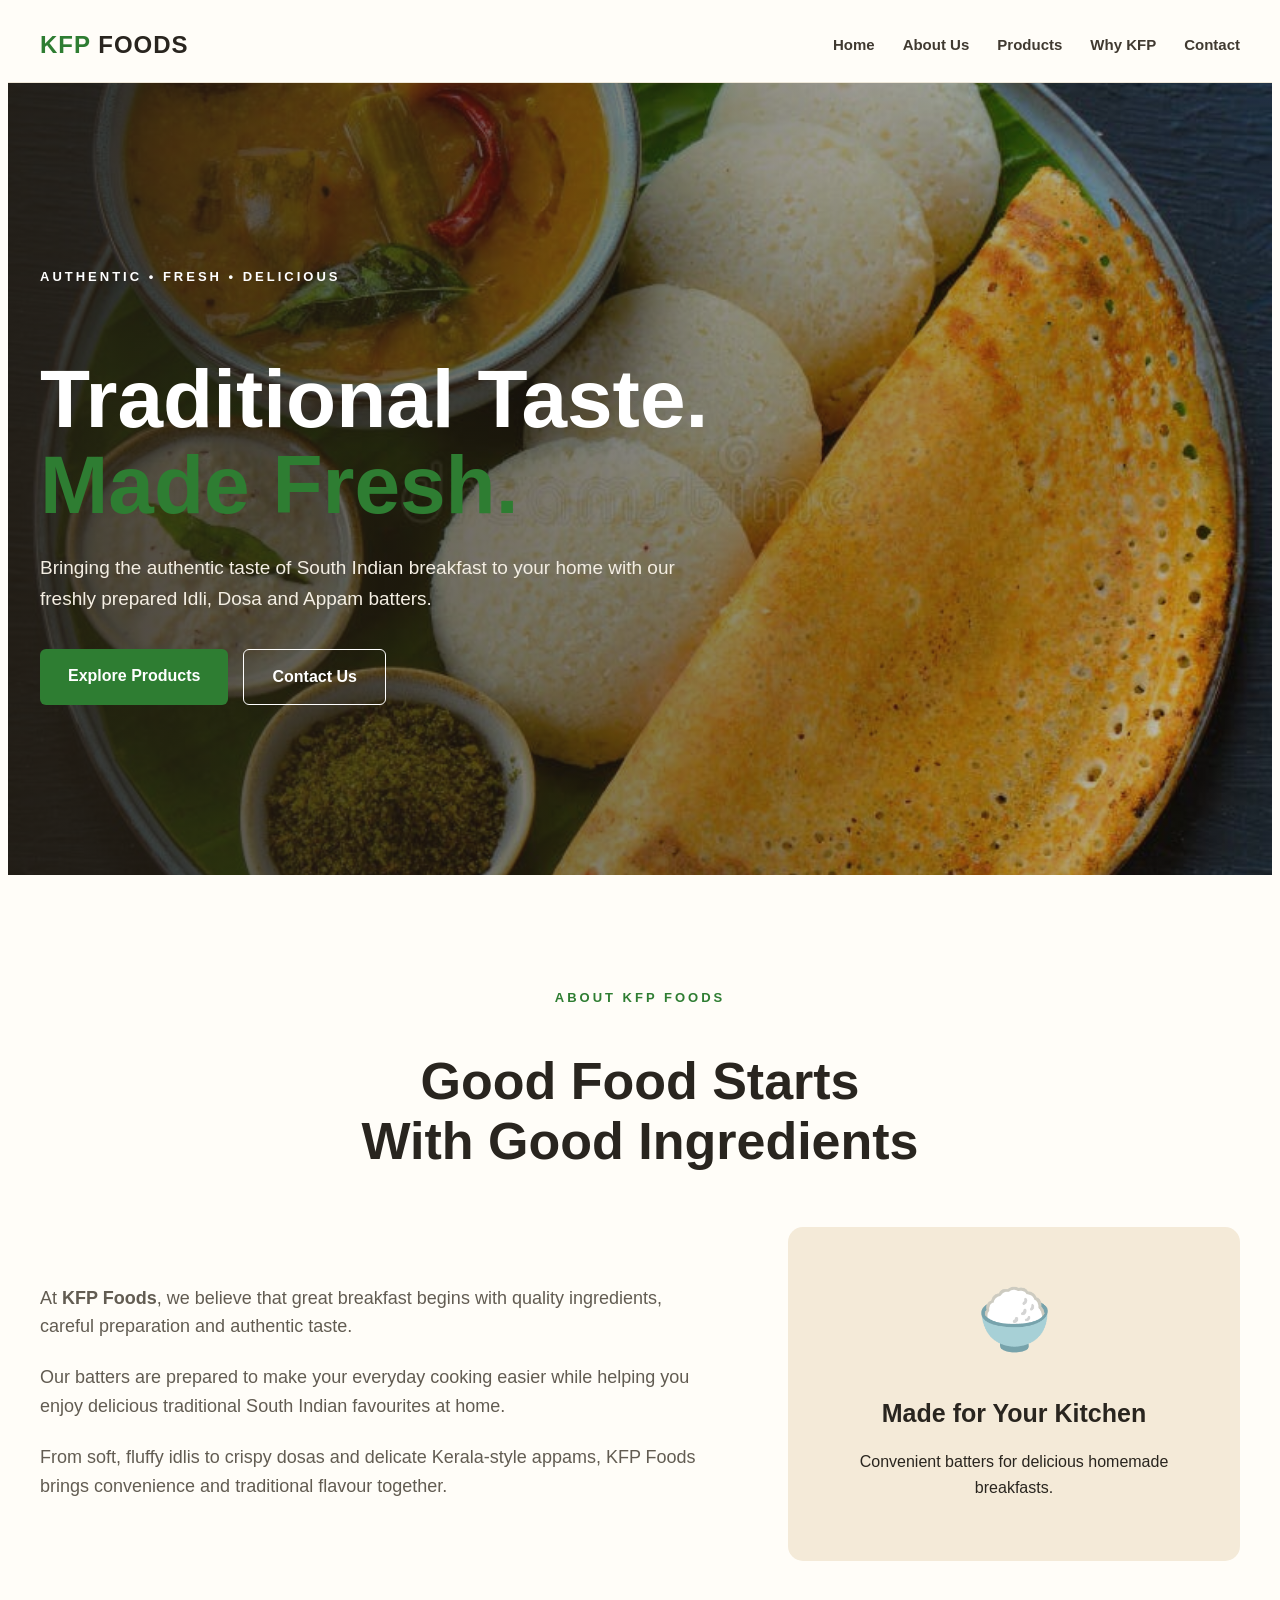
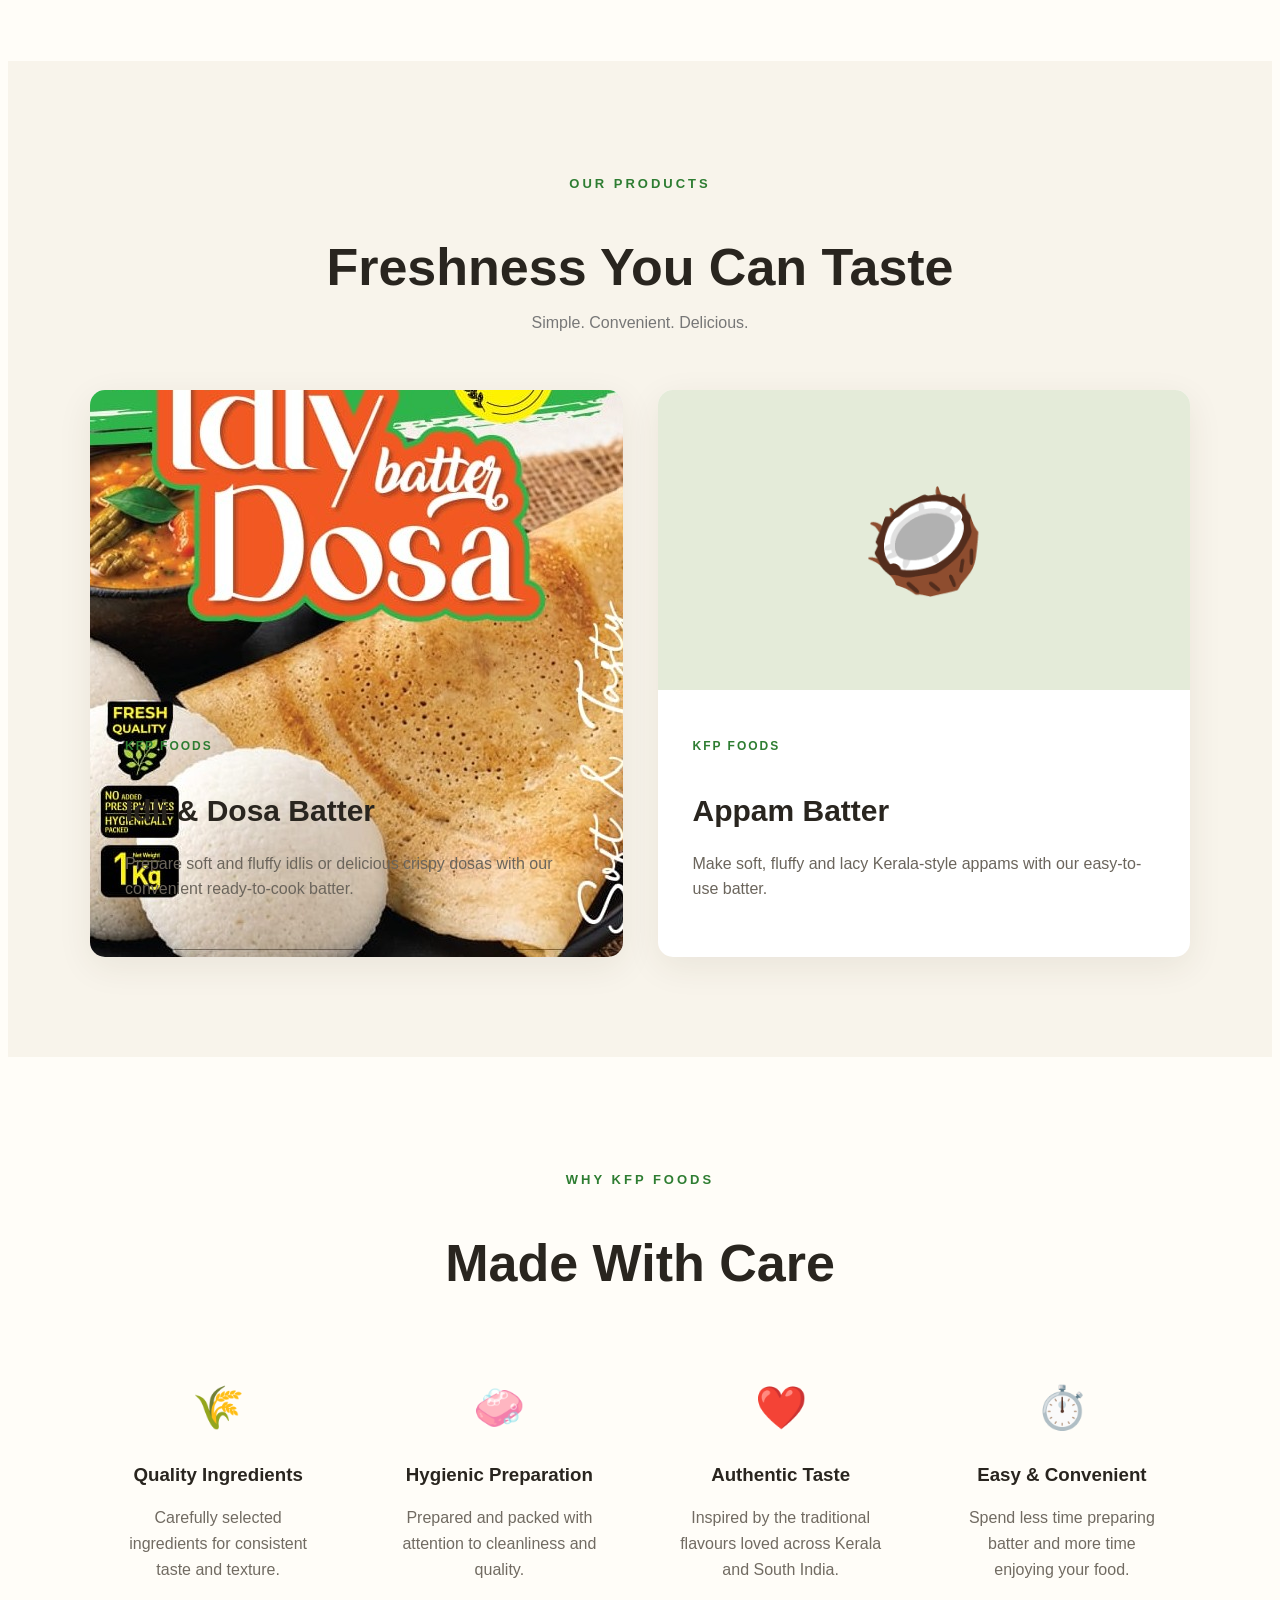
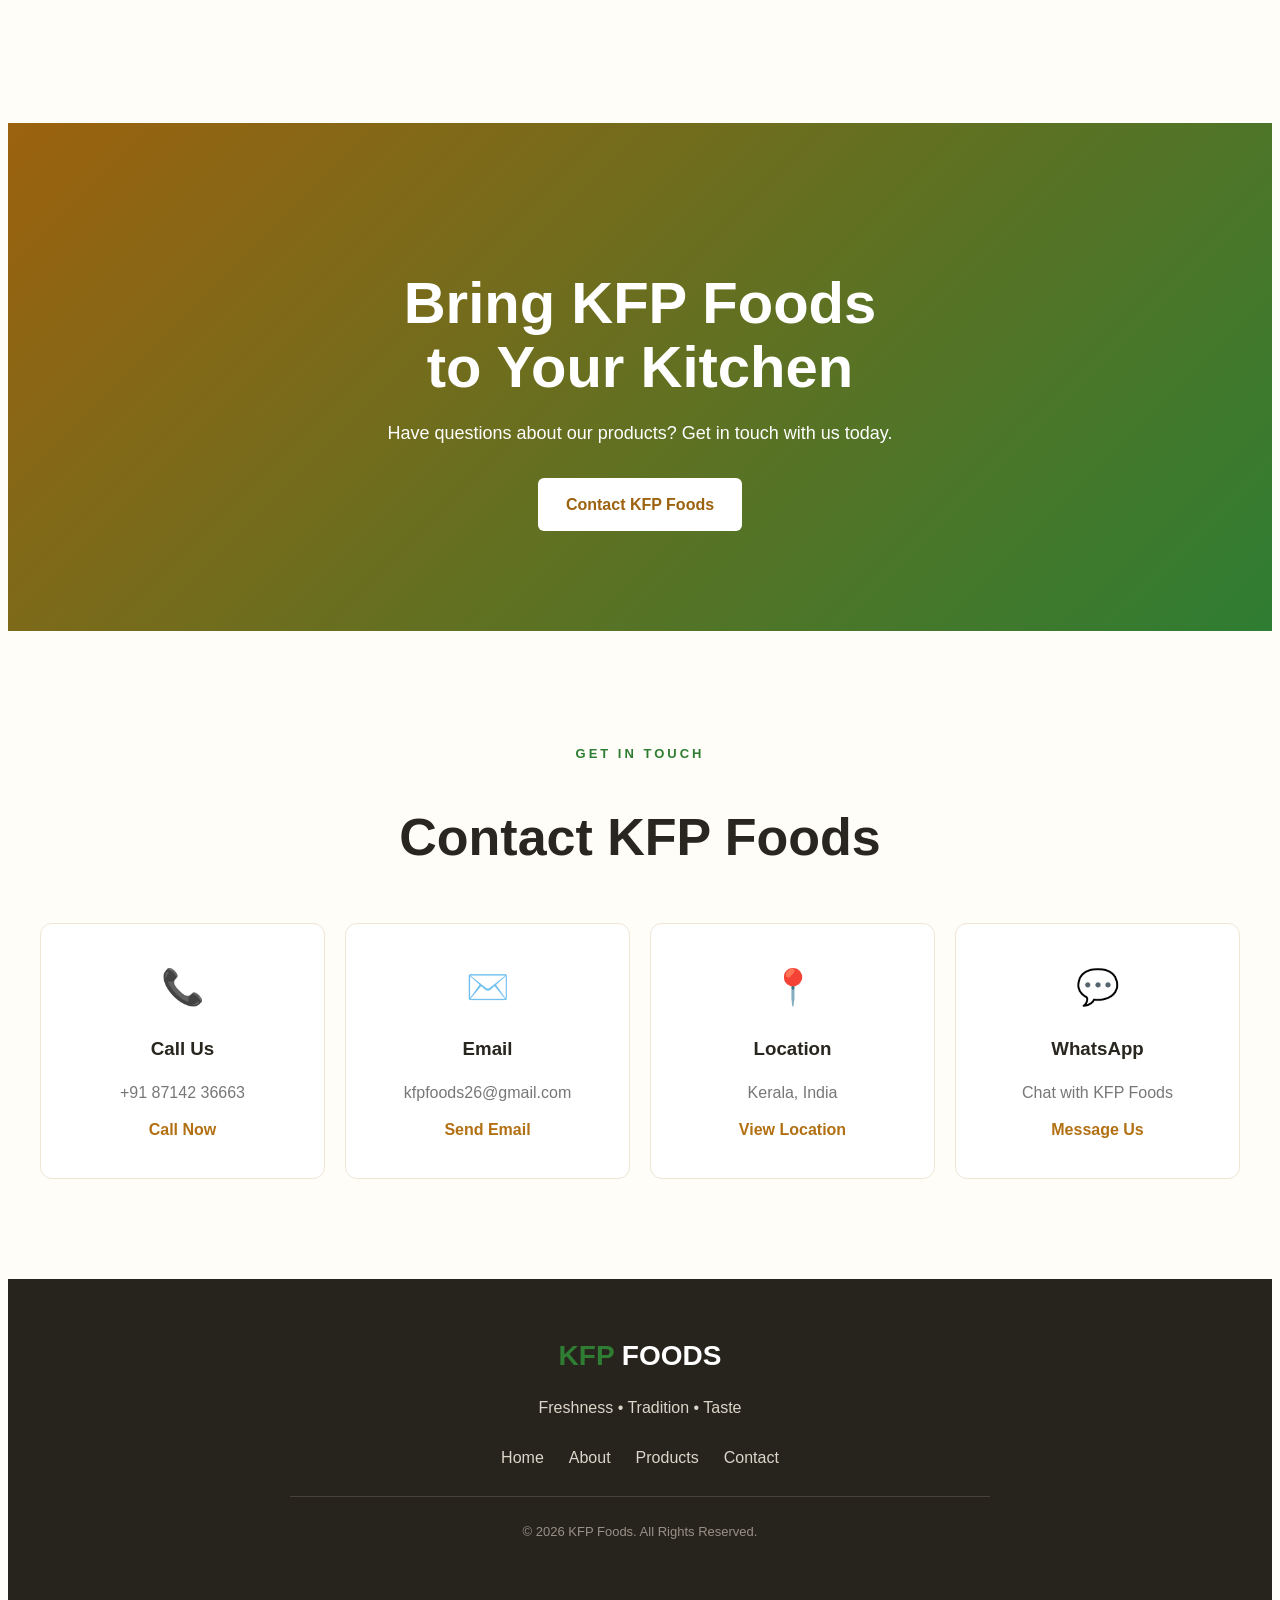
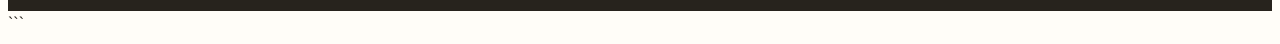
==== commit 08fcd7d5: "Update website" ====
--- a/index.html
+++ b/index.html
@@ -147,7 +147,7 @@
             <div class="product-card">
 
                 <div class="product-image idli">
-                    <img src="photos/Idly Dosa.jpg" alt="Fresh KFP Batter">
+                    <img src="photos/Idly Dosa1.jpeg" alt="Fresh KFP Batter">
                 </div>
 
                 <div class="product-info">
